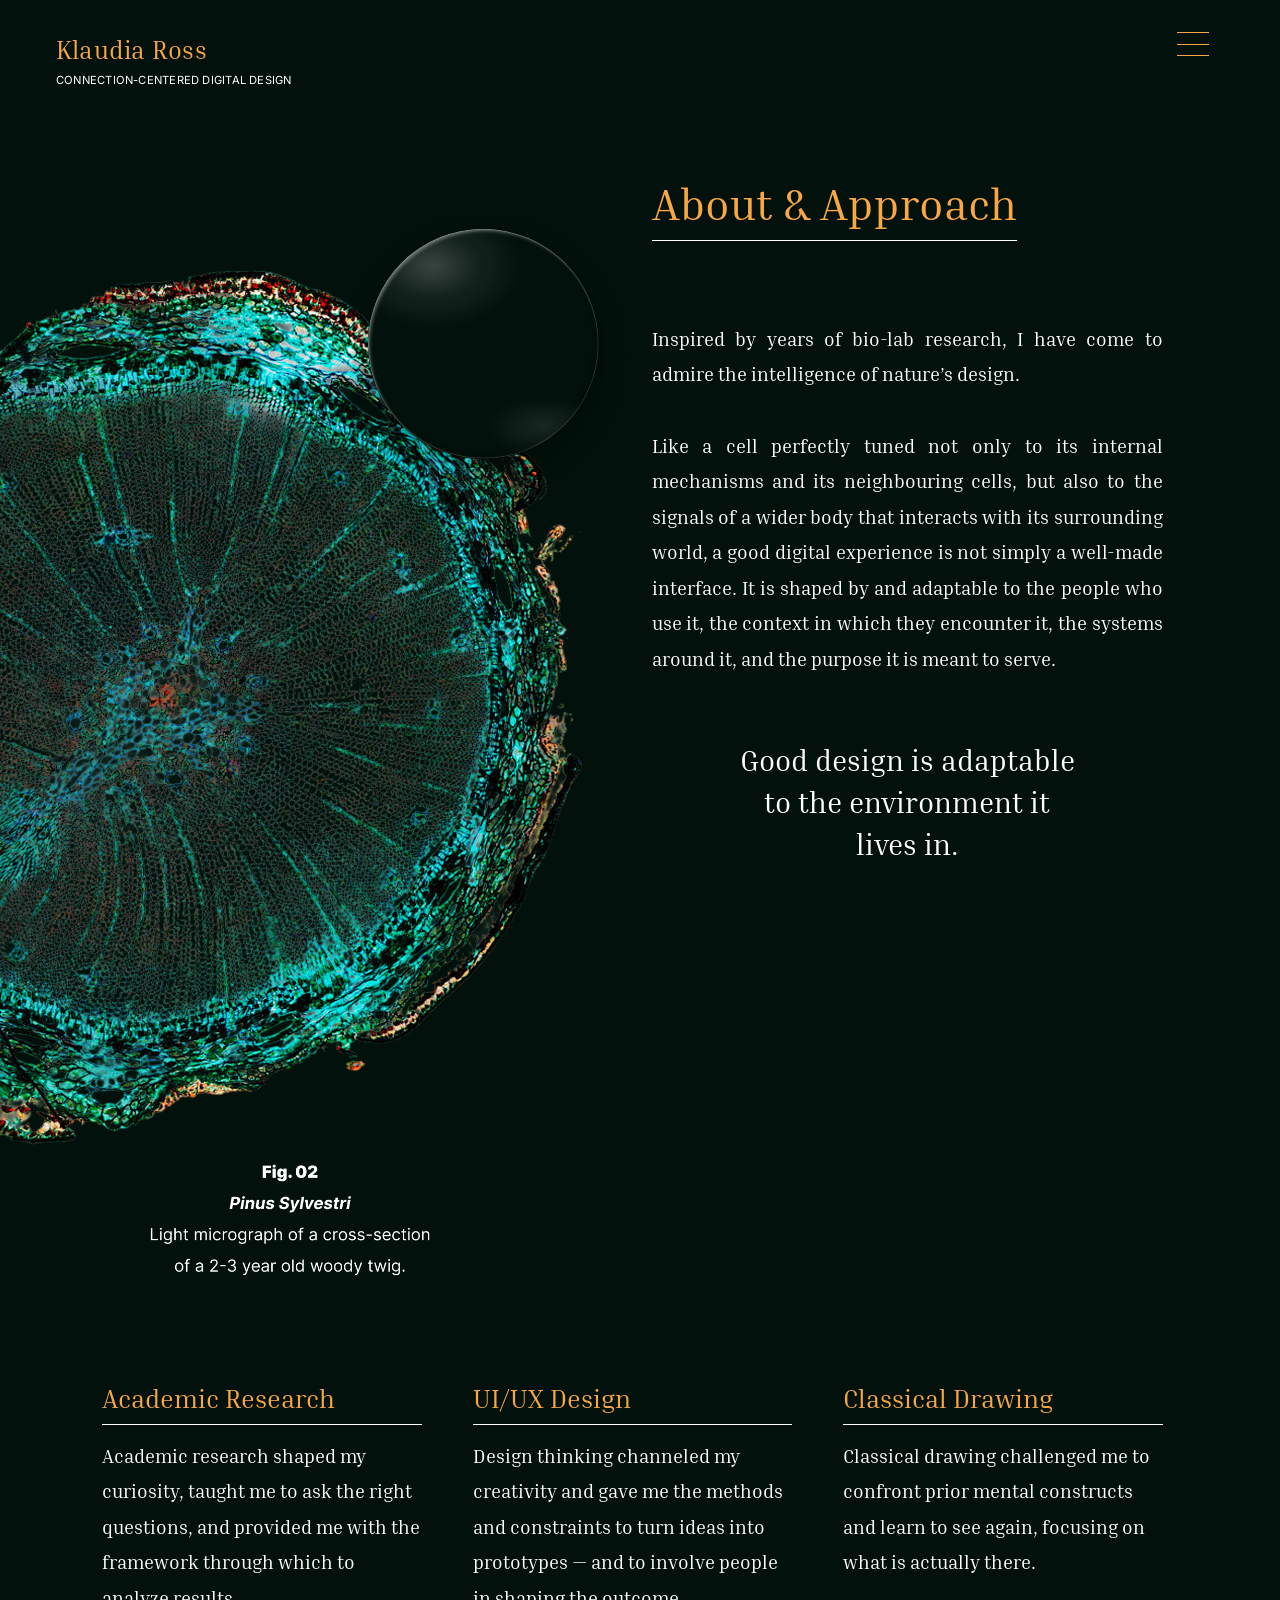
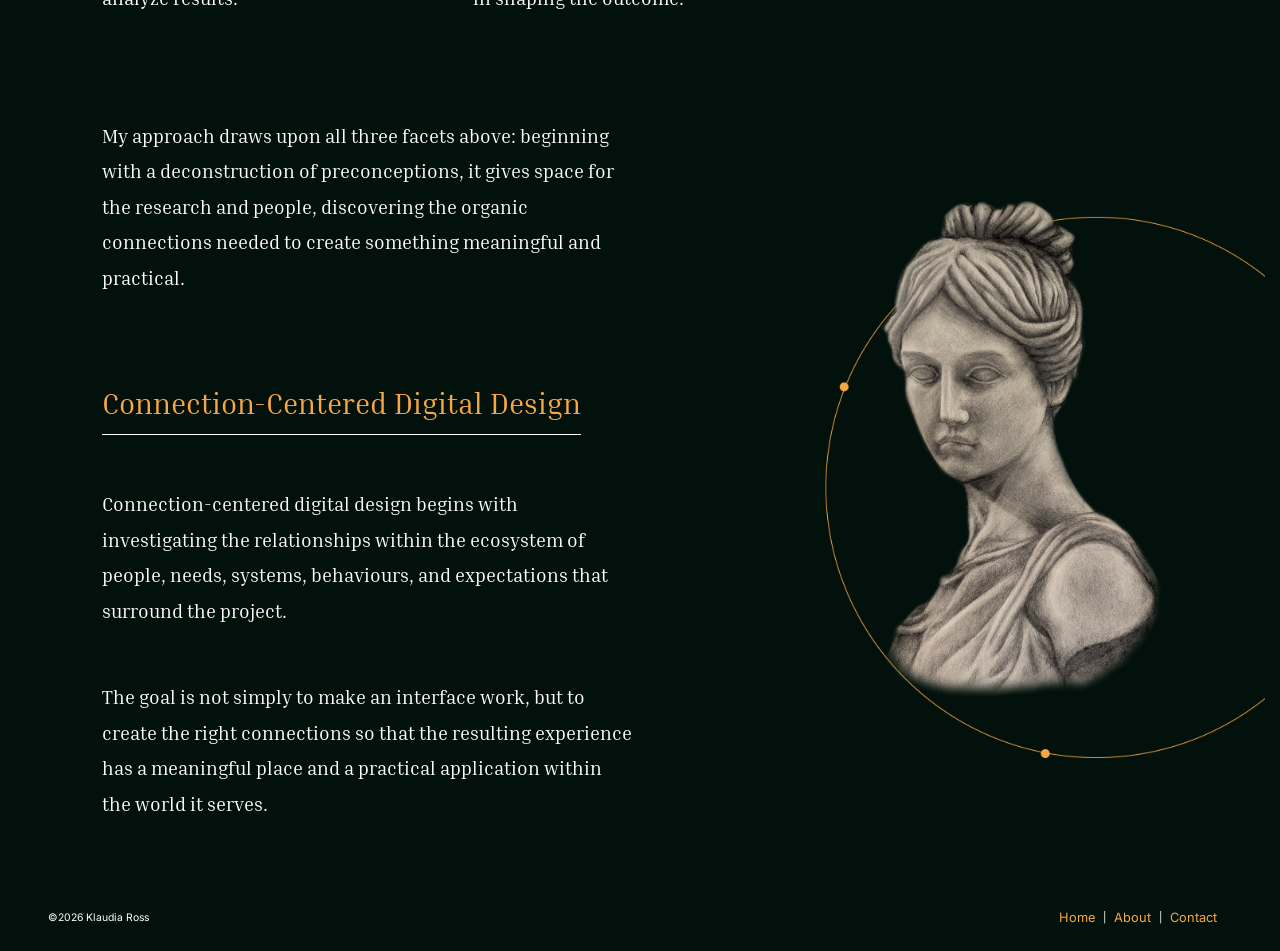
==== About.html @ ef0c855a "variables moved into _variables.scss and adjestments to front page flower in the making through Astr" ====
<!DOCTYPE html>
<html lang="en">

    <head>

        <meta charset="UTF-8">
        <meta name="viewport" content="width=device-width, initial-scale=1.0">
        <meta name="description" content="About Klaudia Ross and her connection-centered approach to digital design, informed by academic research, UI/UX design, and classical drawing.">

        <title>About &amp; Approach — Klaudia Ross</title>

        <link rel="stylesheet" href="src/SCSS/style.css">
        <link rel="stylesheet" href="src/SCSS/projects.css">

        <script type="module" src="src/js/main.js"></script>

        <link rel="preconnect" href="https://fonts.googleapis.com">

        <link rel="preconnect" href="https://fonts.gstatic.com" crossorigin>

        <link href="https://fonts.googleapis.com/css2?family=Inter:wght@400;500;600;700&family=Inria+Serif:ital,wght@0,300;0,400;0,700;1,400&family=Cormorant+Garamond:ital,wght@0,400;0,500;0,600;1,400&display=swap" rel="stylesheet">

    </head>

    <body class="about-page">

        <div class="page-surface">

            <header class="site-header">

                <div class="logo">
                    <a class="logo_link" href="index.html">
                        <p class="logo_title">Klaudia Ross</p>
                        <p class="logo_philosophy">Connection-Centered Digital Design</p>
                    </a>
                </div>

                <nav class="site-nav" aria-label="Main navigation">

                    <button class="menu_toggle" type="button" aria-label="Open menu" aria-expanded="false" aria-controls="site-menu">
                        <span></span><span></span><span></span>
                    </button>

                    <div class="menu" id="site-menu" hidden>

                        <a href="index.html">Home</a>

                        <button class="projects-toggle" type="button" aria-expanded="false" aria-controls="project-links">Projects</button>

                        <div class="project_links" id="project-links" hidden>
                            <a href="Projects/kystnaer.html">Kystnær</a>
                            <a href="Projects/geografisk-have.html">Geografisk Have</a>
                            <a href="Projects/carol-christina.html">Carol Christina</a>
                        </div>

                        <a href="about.html" aria-current="page">About &amp; Approach</a>

                        <a href="mailto:krossofcanada@gmail.com">Contact</a>

                    </div>

                </nav>

            </header>

            <main class="about-main">

                <section class="about-intro" aria-labelledby="about-title">

                    <figure class="about-pine">
                        <img src="img/About/Pine.png" alt="Light micrograph of a cross-section of a young pine twig, with its figure caption">
                    </figure>

                    <div class="about-intro__text">
                        <h1 id="about-title">About &amp; Approach</h1>
                        <p>Inspired by years of bio-lab research, I have come to admire the intelligence of nature’s design.</p>
                        <p>Like a cell perfectly tuned not only to its internal mechanisms and its neighbouring cells, but also to the signals of a wider body that interacts with its surrounding world, a good digital experience is not simply a well-made interface. It is shaped by and adaptable to the people who use it, the context in which they encounter it, the systems around it, and the purpose it is meant to serve.</p>
                        <p class="about-intro__thought">Good design is adaptable<br>to the environment it<br>lives in.</p>
                    </div>

                </section>

                <section class="about-foundations" aria-label="What shapes my approach">

                    <div class="about-foundation">
                        <h2>Academic Research</h2>
                        <p>Academic research shaped my curiosity, taught me to ask the right questions, and provided me with the framework through which to analyze results.</p>
                    </div>

                    <div class="about-foundation">
                        <h2>UI/UX Design</h2>
                        <p>Design thinking channeled my creativity and gave me the methods and constraints to turn ideas into prototypes — and to involve people in shaping the outcome.</p>
                    </div>

                    <div class="about-foundation">
                        <h2>Classical Drawing</h2>
                        <p>Classical drawing challenged me to confront prior mental constructs and learn to see again, focusing on what is actually there.</p>
                    </div>

                </section>

                <section class="about-approach" aria-labelledby="approach-title">

                    <div class="about-approach__copy">
                        <p class="about-approach__lead">My approach draws upon all three facets above: beginning with a deconstruction of preconceptions, it gives space for the research and people, discovering the organic connections needed to create something meaningful and practical.</p>
                        <h2 id="approach-title">Connection-Centered Digital Design</h2>
                        <p class="about-approach__closing">Connection-centered digital design begins with investigating the relationships within the ecosystem of people, needs, systems, behaviours, and expectations that surround the project.</p>
                        <p class="about-approach__closing">The goal is not simply to make an interface work, but to create the right connections so that the resulting experience has a meaningful place and a practical application within the world it serves.</p>
                    </div>

                    <div class="about-statue" aria-hidden="true">
                        <img src="img/About/GreekStatue.png" alt="">
                    </div>

                </section>

            </main>

            <footer class="site-footer">

                <p>©2026 Klaudia Ross</p>

                <nav aria-label="Footer navigation">
                    <a href="index.html">Home</a>
                    <span aria-hidden="true">|</span>
                    <a href="about.html" aria-current="page">About</a>
                    <span aria-hidden="true">|</span>
                    <a href="mailto:krossofcanada@gmail.com">Contact</a>
                </nav>

            </footer>

            <div class="magnifier" role="button" tabindex="0" aria-label="Magnifying glass. Drag or use arrow keys to explore the page. Press Home to reset.">
                <div class="magnifier_lens"></div>
                <img class="magnifier_visual" src="img/Main/MagnifyingGlass.svg" alt="">
            </div>

        </div>

    </body>

</html>
---- src/SCSS/style.css ----
* {
  box-sizing: border-box;
  margin: 0;
  padding: 0;
}

html {
  font-size: 100%;
  scrollbar-gutter: stable;
}

body {
  background-color: #02110B;
  color: #ffffff;
  font-family: "Inria Serif", serif;
  line-height: 1.5;
}

img {
  display: block;
  max-width: 100%;
}

a {
  color: inherit;
  text-decoration: none;
}

button {
  font: inherit;
}

.site-header {
  position: absolute;
  top: 0;
  left: 0;
  width: 100%;
  z-index: 100;
  display: flex;
  justify-content: space-between;
  align-items: flex-start;
  padding-top: clamp(1rem, 8vw, 2rem);
  padding-right: clamp(1rem, 6vw, 3.5rem);
  padding-left: clamp(1rem, 8vw, 3.5rem);
  background: transparent;
}

.logo_link {
  display: flex;
  flex-direction: column;
}

.logo_title {
  font-family: "Inria Serif", serif;
  color: #F9A742;
  font-size: clamp(1rem, 2vw, 1.55rem);
  font-weight: 500;
  letter-spacing: 0.01em;
}

.logo_philosophy {
  margin-top: 0.15rem;
  width: clamp(8rem, 24vw, 20rem);
  font-family: "Inter", sans-serif;
  font-size: clamp(0.4rem, 1.2vw, 0.7rem);
  font-weight: 400;
  letter-spacing: 0.02em;
  text-transform: uppercase;
}

.menu_toggle {
  position: relative;
  z-index: 2;
  display: flex;
  flex-direction: column;
  justify-content: space-between;
  width: 2rem;
  height: 1.5rem;
  padding: 0;
  border: 0;
  background: transparent;
  cursor: pointer;
}

.menu_toggle span {
  display: block;
  width: 100%;
  height: 1px;
  background-color: #F9A742;
  transition: transform 0.3s ease, opacity 0.3s ease;
}

.menu_toggle[aria-expanded=true] {
  position: fixed;
  top: clamp(1rem, 8vw, 2rem);
  right: clamp(1rem, 6vw, 3.5rem);
  width: 2.5rem;
  height: 2.5rem;
}

.menu_toggle[aria-expanded=true] span {
  position: absolute;
  top: 50%;
  left: 0;
}

.menu_toggle[aria-expanded=true] span:first-child {
  transform: rotate(45deg);
}

.menu_toggle[aria-expanded=true] span:nth-child(2) {
  opacity: 0;
}

.menu_toggle[aria-expanded=true] span:last-child {
  transform: rotate(-45deg);
}

.menu[hidden],
.project_links[hidden] {
  display: none;
}

.menu {
  position: absolute;
  top: 5.5rem;
  right: 0;
  z-index: 1;
  display: flex;
  flex-direction: column;
  align-items: flex-start;
  gap: 1.25rem;
  width: min(21rem, 100vw - 2rem);
  max-height: calc(100dvh - 6.5rem);
  padding: 2rem 2rem 3rem;
  overflow-y: auto;
  border-radius: 1.5rem;
  background-color: rgba(7, 23, 17, 0.94);
  animation: menu-slide-in 500ms ease-out both;
}

@keyframes menu-slide-in {
  from {
    opacity: 0;
    transform: translateY(-0.75rem);
  }
  to {
    opacity: 1;
    transform: translateY(0);
  }
}
@media (prefers-reduced-motion: reduce) {
  .menu {
    animation: none;
  }
}
.menu > a,
.projects-toggle {
  color: #F9A742;
  font-family: "Inter", sans-serif;
  font-size: 1.2rem;
  font-weight: 400;
  line-height: 1.1;
  letter-spacing: 0;
}

.projects-toggle {
  padding: 0;
  border: 0;
  background: none;
  text-align: left;
  cursor: pointer;
}

.menu a:hover,
.projects-toggle:hover {
  opacity: 0.6;
}

.projects-toggle::before,
.menu > a:not(:first-child)::before {
  content: "";
  display: block;
  width: clamp(7rem, 20vw, 13rem);
  height: 1px;
  margin-bottom: clamp(1.5rem, 3vh, 2.5rem);
  background-color: #ffffff;
}

.project_links {
  display: flex;
  flex-direction: column;
  align-items: flex-start;
  gap: clamp(1.25rem, 3vh, 2.5rem);
  padding: 0 0 clamp(1rem, 3vh, 2rem) clamp(1.5rem, 8vw, 5rem);
}

.project_links a,
.project_links span {
  color: #ffffff;
  font-family: "Inter", sans-serif;
  font-size: 1.1rem;
  line-height: 1.2;
}

@media (max-width: 890px) {
  .menu {
    padding-top: 7rem;
  }
}
.scene {
  position: relative;
  min-height: 100vh;
  overflow: hidden;
}

.scene_circles {
  position: absolute;
  width: clamp(15rem, 58vw, 58rem);
  top: -5rem;
  right: -2rem;
  z-index: 1;
  pointer-events: none;
}

.scene_circles img {
  width: 100%;
  height: auto;
}

.hero {
  position: relative;
  height: auto;
  min-height: 42rem;
  padding-top: 10rem;
  padding-bottom: 4rem;
  padding-left: clamp(1rem, 8vw, 5rem);
  display: flex;
  align-items: flex-start;
  justify-content: flex-start;
}

@media (min-width: 891px) and (max-height: 700px) {
  .hero {
    height: 48rem;
  }
}
.hero_content {
  width: min(90%, 42rem);
  text-align: left;
}

.hero h1 {
  font-family: "Inria Serif", serif;
  color: #F9A742;
  width: clamp(2rem, 26vw, 42rem);
  font-size: clamp(2rem, 5vw, 7rem);
  font-weight: 400;
  line-height: 0.95;
  letter-spacing: 0;
}

.hero_philosophy {
  margin: 0;
  width: clamp(13rem, 26vw, 17rem);
  font-family: "Inria Serif", serif;
  font-size: clamp(1.25rem, 2vw, 1.75rem);
  font-weight: 400;
  line-height: 1.3;
}

.hero_target {
  max-width: 17rem;
  margin: 0;
  font-family: "Inria Serif", serif;
  font-size: 1rem;
  line-height: 1.6;
}

.hero_rule {
  width: 7rem;
  height: 1px;
  margin: 2rem 0;
  background-color: #F9A742;
}

.hero_cta {
  display: inline-flex;
  align-items: center;
  gap: 1.5rem;
  margin-top: 1rem;
  font-family: "Inria Serif", serif;
  color: #F9A742;
  font-size: 1.2rem;
  letter-spacing: 0.06em;
  text-transform: uppercase;
  transition: gap 0.3s ease, opacity 0.3s ease;
}

.hero_cta:hover {
  gap: 0.4rem;
}

.flower {
  position: absolute;
  width: clamp(10rem, 68vw, 58rem);
  top: clamp(-5rem, -6vw, -1rem);
  right: clamp(-2rem, -2.5vw, -0.5rem);
  z-index: 4;
}

.flower img {
  width: 100%;
  height: auto;
}

.hero_caption {
  position: absolute;
  top: 30%;
  right: 10%;
  width: clamp(7rem, 12vw, 12rem);
  display: flex;
  flex-direction: column;
  margin: 0;
  font-family: "Inter", sans-serif;
  font-size: clamp(0.55rem, 0.7vw, 0.65rem);
  line-height: 1.4;
  color: #ffffff;
}

.hero_caption strong {
  font-weight: 500;
  letter-spacing: 0.05em;
}

.caption_species {
  margin-top: 0.15rem;
}

.caption_description {
  width: 100%;
  max-width: none;
  margin-top: 0.4rem;
  font-size: 0.6rem;
  line-height: 1.5;
}

@media (max-width: 830px) {
  .hero_caption {
    display: none;
  }
}
.book {
  position: relative;
  width: min(62rem, 80vw);
  margin: 3rem auto 0;
  z-index: 3;
}

.book_image {
  width: 100%;
  height: auto;
}

.book_page {
  position: absolute;
  top: 22%;
  width: 35%;
  font-family: "Cormorant Garamond", serif;
  color: #ffffff;
  text-align: center;
}

.book_page-left {
  left: 9%;
}

.book_page-right {
  right: 9%;
  margin-top: clamp(1rem, 2vh, 3rem);
}

.book_page h2 {
  font-family: "Cormorant Garamond", serif;
  color: #02110B;
  font-size: clamp(1.5rem, 3vw, 2rem);
  font-weight: 500;
  line-height: 1;
  letter-spacing: 0.18em;
}

.page_rule {
  width: clamp(2.5rem, 7vw, 5rem);
  height: 1px;
  margin: 1.75rem auto;
  background-color: #936227;
}

.project-list {
  display: flex;
  flex-direction: column;
  align-items: center;
  gap: clamp(0.5rem, 1.5vw, 1.25rem);
  margin-top: clamp(0.75rem, 1.5vw, 1.25rem);
  list-style: none;
}

.project-list__item {
  display: flex;
  flex-direction: column;
  align-items: center;
  gap: 0.15rem;
}

.project-list__item a {
  display: inline-flex;
  align-items: baseline;
  justify-content: center;
  gap: clamp(0.25rem, 0.7vw, 0.5rem);
  font-family: "Cormorant Garamond", serif;
  color: #02110B;
  font-size: clamp(1.3rem, 1.8vw, 1.5rem);
  font-weight: 600;
  transition: opacity 0.3s ease, gap 0.3s ease;
}

.project-list__item a:hover {
  opacity: 0.6;
  gap: 0.8rem;
}

.project-list__item p {
  font-family: "Inria Serif", serif;
  color: #485F2F;
  font-size: clamp(0.85rem, 1.2vw, 1rem);
  font-weight: 300;
  line-height: 1.3;
}

.upcoming-label {
  margin-top: 1rem;
  margin-bottom: 0.15rem;
  font-family: "Inter", sans-serif;
  color: #936227;
  font-size: 0.5rem;
  font-weight: 500;
  letter-spacing: 0.08em;
  text-transform: uppercase;
  opacity: 0.7;
}

.project-list__item--upcoming .project-title {
  font-family: "Cormorant Garamond", serif;
  color: #02110B;
  font-size: clamp(1.2rem, 1.8vw, 1.5rem);
  font-weight: 600;
}

.my_traits {
  margin-top: 1.5rem;
  font-family: "Cormorant Garamond", serif;
  color: #485F2F;
  font-size: 1.1rem;
  font-weight: 500;
  line-height: 1.4;
}

.about_link {
  display: inline-flex;
  align-items: baseline;
  gap: 0.4rem;
  margin-top: 1.5rem;
  font-family: "Cormorant Garamond", serif;
  color: #02110B;
  font-size: clamp(1.2rem, 4vw, 1.3rem);
  font-weight: 600;
  transition: opacity 0.3s ease, gap 0.3s ease;
}

.about_link:hover {
  opacity: 0.6;
  gap: 0.7rem;
}

.water-drop {
  position: absolute;
  z-index: 4;
}

.water-drop--one {
  width: clamp(1rem, 2.5vw, 2rem);
  left: clamp(5%, 12vw, 12%);
  top: 78%;
}

.water-drop--two {
  width: clamp(1.75rem, 4vw, 2.5rem);
  right: clamp(15%, 52vw, 2%);
  top: 18%;
}

@media (max-width: 890px) {
  .hero {
    padding-bottom: 2rem;
  }
  .book {
    width: min(100% - 2rem, 36rem);
    margin: 3rem auto 0;
    padding-block: 5rem;
    background-image: url("../../img/Projects/paper.jpg");
    background-size: cover;
    background-position: center;
    background-repeat: no-repeat;
  }
  .book_image {
    display: none;
  }
  .book_page {
    position: static;
    width: 100%;
  }
  .book_page-left {
    padding-inline: clamp(1.5rem, 6vw, 3rem);
  }
  .book_page-right {
    width: calc(100% - 4rem);
    margin: 5rem auto 0;
    padding-top: 3rem;
    border-top: 1px solid #936227;
  }
}
.scene_bottom_circles {
  position: absolute;
  width: clamp(18rem, 38vw, 38rem);
  left: -3rem;
  top: 75rem;
  z-index: 1;
  pointer-events: none;
}

.scene_bottom_circles img {
  width: 100%;
  height: auto;
}

.site-footer {
  display: flex;
  justify-content: space-between;
  align-items: center;
  padding: 1.5rem 3rem;
  font-family: "Inter", sans-serif;
  font-size: 0.65rem;
  line-height: 1.4;
}

.site-footer nav {
  display: flex;
  align-items: center;
  gap: 0.5rem;
}

.site-footer a {
  transition: opacity 0.3s ease;
  color: #F9A742;
  font-size: 0.8rem;
}

.site-footer a:hover {
  opacity: 0.6;
}

@media (max-width: 890px) {
  .site-footer {
    flex-direction: column;
    gap: 1rem;
    text-align: center;
  }
  .site-footer nav {
    order: -1;
  }
}
.magnifier {
  position: absolute;
  width: clamp(5.5rem, 24vw, 20rem);
  aspect-ratio: 1;
  max-width: calc(100% - 2rem);
  left: 53%;
  top: 24rem;
  bottom: auto;
  transform: translate(-50%, -50%);
  z-index: 200;
  cursor: grab;
  -moz-user-select: none;
       user-select: none;
  touch-action: none;
  -webkit-user-select: none;
  --glass-shine: 0.65;
  border-radius: 50%;
  isolation: isolate;
  box-shadow: 0 0.8rem 1.8rem rgba(0, 0, 0, 0.24), 0 0.15rem 0.4rem rgba(0, 0, 0, 0.16);
}

@media (max-width: 750px) {
  .magnifier {
    width: clamp(5.5rem, 28vw, 9rem);
    left: 70%;
    top: 18rem;
  }
}
@media (max-width: 450px) {
  .magnifier {
    width: clamp(5.5rem, 28vw, 9rem);
    left: 70%;
    top: 14rem;
  }
}
@media (max-width: 298px) {
  .magnifier {
    left: 68%;
    top: 11rem;
  }
}
.magnifier_lens {
  position: absolute;
  inset: 0;
  border-radius: 50%;
  overflow: hidden;
  background: #02110B;
  box-shadow: none;
  isolation: isolate;
  pointer-events: none;
}

.magnifier_optics {
  position: absolute;
  inset: 0;
  z-index: 0;
  border-radius: inherit;
  overflow: hidden;
  pointer-events: none;
}

.magnified-scene {
  position: absolute;
  top: 0;
  left: 0;
  width: 100%;
  height: 100%;
  min-height: 0 !important;
  margin: 0;
  padding: 0;
  overflow: visible !important;
  transform-origin: 0 0;
  pointer-events: none;
  background-color: #02110B;
  z-index: 0;
}

.magnifier_lens::before {
  content: "";
  position: absolute;
  inset: 0;
  z-index: 1;
  border-radius: inherit;
  pointer-events: none;
  background: radial-gradient(circle closest-side at 50% 50%, transparent 62%, rgba(3, 17, 12, 0.025) 77%, rgba(3, 17, 12, 0.12) 93%, rgba(3, 17, 12, 0.22) 100%);
  box-shadow: inset 0.12rem 0.14rem 0.2rem rgba(255, 255, 255, 0.35), inset -0.15rem -0.2rem 0.35rem rgba(0, 0, 0, 0.28);
}

.magnifier_lens::after {
  content: "";
  position: absolute;
  inset: 0;
  z-index: 2;
  border-radius: inherit;
  pointer-events: none;
  opacity: var(--glass-shine);
  background: radial-gradient(ellipse 60% 42% at 28% 16%, rgba(255, 255, 255, 0.34) 0%, rgba(255, 255, 255, 0.12) 32%, transparent 68%), radial-gradient(ellipse 35% 18% at 76% 86%, rgba(221, 238, 228, 0.16), transparent 75%);
  box-shadow: inset 0 0 0 1px rgba(255, 255, 255, 0.24), inset 0 0 0.7rem rgba(237, 247, 240, 0.05);
}

.magnifier_visual {
  position: absolute;
  inset: 0;
  width: 100%;
  height: 100%;
  z-index: 5;
  pointer-events: none;
}

body > .page-surface {
  position: relative;
  isolation: isolate;
  overflow: clip;
}

.magnifier::before {
  content: "";
  position: absolute;
  inset: -2px;
  z-index: 6;
  border-radius: 50%;
  pointer-events: none;
  opacity: 0;
  background: conic-gradient(transparent 0deg 310deg, rgba(255, 255, 255, 0.1) 325deg, rgba(255, 255, 255, 0.9) 342deg, transparent 360deg);
  -webkit-mask: radial-gradient(farthest-side, transparent calc(100% - 4px), #000 calc(100% - 2px));
  mask: radial-gradient(farthest-side, transparent calc(100% - 4px), #000 calc(100% - 2px));
}

.magnifier::after {
  content: "Drag to explore";
  position: absolute;
  top: calc(100% + 0.75rem);
  left: 50%;
  z-index: 6;
  width: -moz-max-content;
  width: max-content;
  max-width: 80vw;
  transform: translateX(-50%);
  pointer-events: none;
  opacity: 0;
  color: #F9A742;
  font-family: "Inter", sans-serif;
  font-size: 0.7rem;
  letter-spacing: 0.08em;
  text-transform: uppercase;
  padding: 0.3rem 0.6rem;
  border-radius: 2rem;
  background: rgba(2, 17, 11, 0.95);
}

.magnifier--hint::before {
  animation: rim-glint 1.4s ease-in-out forwards;
}

.magnifier--hint::after {
  animation: drag-label 3.8s ease-in-out forwards;
}

@keyframes rim-glint {
  0%, 100% {
    opacity: 0;
    transform: rotate(-120deg);
  }
  20%, 75% {
    opacity: 1;
  }
  100% {
    transform: rotate(240deg);
  }
}
@keyframes drag-label {
  0%, 100% {
    opacity: 0;
  }
  18%, 72% {
    opacity: 0.8;
  }
}
body.menu-open .magnifier {
  visibility: hidden;
}

.about-page .page-surface {
  min-height: 100vh;
}
.about-page .about-main {
  width: min(100%, 90rem);
  margin-inline: auto;
  padding: clamp(9rem, 14vw, 12rem) clamp(1.5rem, 8vw, 7rem) 4rem;
}
.about-page .about-intro {
  display: grid;
  grid-template-columns: minmax(0, 0.95fr) minmax(0, 1fr);
  align-items: start;
  gap: clamp(2rem, 5vw, 6rem);
}
.about-page .about-pine {
  min-width: 0;
  margin-left: calc(-1 * clamp(1.5rem, 8vw, 7rem));
  padding-top: 1.5rem;
  width: min(clamp(20rem, 52vw, 40rem), 100% + clamp(1.5rem, 8vw, 7rem));
}
.about-page .about-pine img {
  width: 100%;
  max-width: none;
  height: auto;
}
.about-page .about-intro__text h1 {
  width: -moz-fit-content;
  width: fit-content;
  max-width: 100%;
  margin-bottom: clamp(3rem, 7vw, 5rem);
  padding-bottom: 0.65rem;
  border-bottom: 1px solid #ffffff;
  color: #F9A742;
  font-size: clamp(2rem, 3.4vw, 3rem);
  font-weight: 400;
  line-height: 1.15;
}
.about-page .about-intro__text > p:not(.about-intro__thought) {
  max-width: 35rem;
  margin-bottom: 2.25rem;
  font-size: clamp(1.05rem, 1.5vw, 1.3rem);
  line-height: 1.85;
  text-align: justify;
  hyphens: auto;
}
.about-page .about-intro__thought {
  margin: clamp(2rem, 5vw, 4rem) auto 0;
  font-size: clamp(1.4rem, 2.25vw, 2rem);
  line-height: 1.45;
  text-align: center;
}
.about-page .about-foundations {
  display: grid;
  grid-template-columns: repeat(3, minmax(0, 1fr));
  gap: clamp(1.5rem, 4vw, 4rem);
  margin-top: clamp(4rem, 8vw, 7rem);
}
.about-page .about-foundation h2 {
  min-height: 2.6rem;
  padding-bottom: 0.55rem;
  border-bottom: 1px solid #ffffff;
  color: #F9A742;
  font-size: clamp(1.35rem, 2vw, 1.8rem);
  font-weight: 400;
  line-height: 1.25;
}
.about-page .about-foundation p {
  padding-top: 0.8rem;
  font-size: clamp(1.05rem, 1.5vw, 1.3rem);
  line-height: 1.85;
}
.about-page .about-approach {
  display: grid;
  grid-template-columns: minmax(0, 1fr) minmax(16rem, 0.8fr);
  -moz-column-gap: clamp(2rem, 8vw, 9rem);
       column-gap: clamp(2rem, 8vw, 9rem);
  margin-top: clamp(4rem, 8vw, 8rem);
}
.about-page .about-approach__copy {
  min-width: 0;
}
.about-page .about-approach__lead,
.about-page .about-approach__copy > p:last-child,
.about-page .about-approach__closing {
  font-size: clamp(1.05rem, 1.5vw, 1.3rem);
  line-height: 1.85;
}
.about-page .about-approach__lead {
  margin-bottom: clamp(4rem, 7vw, 6rem);
}
.about-page .about-approach h2 {
  width: -moz-fit-content;
  width: fit-content;
  max-width: 100%;
  margin-bottom: 1rem;
  padding-bottom: 0.75rem;
  border-bottom: 1px solid #ffffff;
  color: #F9A742;
  font-size: clamp(1.5rem, 2.3vw, 2rem);
  font-weight: 400;
  line-height: 1.25;
}
.about-page .about-statue {
  position: relative;
  align-self: center;
  display: grid;
  place-items: center;
  width: min(clamp(18rem, 36vw, 29rem), 100%);
  justify-self: end;
}
.about-page .about-statue img {
  position: relative;
  z-index: 1;
  display: block;
  width: 100%;
  height: auto;
}
.about-page .about-approach__closing {
  grid-column: 1/-1;
  margin-top: clamp(2rem, 4vw, 4rem);
}
.about-page .site-footer {
  position: relative;
}

@media (min-width: 1100px) {
  .about-page .about-main {
    --about-edge: calc(max(0px, (100vw - 90rem) / 2) + clamp(1.5rem, 8vw, 7rem));
  }
  .about-page .about-pine {
    width: min(clamp(36rem, 57vw, 68rem), 100% + var(--about-edge) + 2rem);
    margin-left: calc(-1 * var(--about-edge) - 2rem);
  }
  .about-page .about-statue {
    width: min(clamp(29rem, 42vw, 44rem), 100% + var(--about-edge) + 2rem);
    margin-right: calc(-1 * var(--about-edge) - 2rem);
  }
}
@media (min-width: 801px) and (max-width: 1099px) {
  .about-page .about-pine {
    position: relative;
    align-self: stretch;
    width: 100%;
    margin-left: 0;
    padding-top: 0;
  }
  .about-page .about-pine img {
    position: absolute;
    top: 0;
    right: 0;
    width: auto;
    height: 100%;
    max-width: none;
  }
}
@media (max-width: 800px) {
  .about-page .about-main {
    padding-top: 9rem;
  }
  .about-page .about-intro {
    grid-template-columns: 1fr;
    gap: 2.5rem;
  }
  .about-page .about-intro__text {
    grid-row: 1;
  }
  .about-page .about-intro__text h1 {
    margin-bottom: 2rem;
  }
  .about-page .about-pine {
    grid-row: 2;
    width: min(100%, 32rem);
    margin-inline: auto;
    padding-top: 0;
  }
  .about-page .about-foundations {
    grid-template-columns: 1fr;
    gap: 2rem;
  }
  .about-page .about-foundation h2 {
    min-height: 0;
  }
  .about-page .about-approach {
    grid-template-columns: 1fr;
  }
  .about-page .about-statue {
    justify-self: center;
    margin-top: 3rem;
  }
  .about-page .about-approach__closing {
    margin-top: 2rem;
  }
}
@media (max-width: 480px) {
  .about-page .about-main {
    padding-top: 8rem;
    padding-bottom: 2rem;
  }
  .about-page .about-intro__text h1 {
    font-size: 1.9rem;
  }
  .about-page .about-intro__thought {
    font-size: 1.4rem;
  }
}
@media (min-width: 801px) {
  .about-page .about-main {
    --about-edge: calc(
        max(0px, (100vw - 90rem) / 2) +
        clamp(1.5rem, 8vw, 7rem)
    );
  }
  .about-page .about-statue {
    width: min(clamp(26rem, 44vw, 44rem), 100% + var(--about-edge) + 8vw);
    margin-right: calc(-1 * (var(--about-edge) + 8vw));
  }
}
.about-page .site-header {
  z-index: 300;
}

@media (min-width: 801px) {
  .about-page .magnifier {
    left: 38.2%;
    top: 38.2vh;
    right: auto;
    bottom: auto;
    width: clamp(7rem, 18vw, 15rem);
    transform: translate(-50%, -50%);
  }
}
@media (max-width: 800px) {
  .about-page .magnifier {
    left: auto;
    right: 20%;
    top: 20px;
    bottom: auto;
    width: clamp(6rem, 24vw, 9rem);
    transform: none;
  }
}/*# sourceMappingURL=style.css.map */
---- src/SCSS/projects.css ----
.project-page {
    margin: 0;
    background: #02110b;
}

.project-page__main {
    padding: clamp(0.75rem, 3vw, 3rem);
}

.showcase,
.showcase *,
.project-dialog,
.project-dialog * {
    box-sizing: border-box;
}

.showcase {
    --showcase-ink: #25271f;
    --showcase-green: #4e6439;
    --showcase-rule: #af7d45;
    position: relative;
    isolation: isolate;
    overflow: hidden;
    width: 100%;
    max-width: 68rem;
    margin: 0 auto;
    padding: clamp(4.5rem, 10vw, 11rem) clamp(1.5rem, 7vw, 7.5rem) clamp(2rem, 5vw, 5rem);
    color: var(--showcase-ink);
    background: #f6f3eb url("../../img/Projects/paper.jpg") center top / cover;
    box-shadow: 0 1.5rem 5rem rgb(0 0 0 / 30%);
    font-family: "Inria Serif", Georgia, serif;
    font-size: clamp(1rem, 1.6vw, 1.3rem);
    font-weight: 400;
    line-height: 1.6;
    text-align: left;
    overflow-wrap: break-word;
}

.showcase p,
.showcase figure,
.showcase h1,
.showcase h2,
.showcase dl,
.showcase dd {
    margin: 0;
}

.showcase p + p { margin-top: 1.5em; }
.showcase img { display: block; width: 100%; max-width: 100%; height: auto; }
.showcase a { color: inherit; text-decoration: none; }
.showcase a:hover { text-decoration: underline; text-underline-offset: 0.25em; }

.showcase a:focus-visible,
.project-dialog button:focus-visible {
    outline: 2px solid var(--showcase-green, #4e6439);
    outline-offset: 5px;
}

.showcase__back {
    position: absolute;
    top: 1.5rem;
    left: clamp(1.5rem, 7vw, 7.5rem);
    z-index: 2;
    font: 0.8rem "Inter", sans-serif;
}

.showcase .showcase__brand {
    position: absolute;
    z-index: -1;
    top: -4%;
    right: -8%;
    width: 35%;
    opacity: 0.18;
    pointer-events: none;
}

.showcase__title {
    color: var(--showcase-green);
    font-size: clamp(1.7rem, 3vw, 2.4rem);
    font-weight: 700;
    letter-spacing: 0.3em;
    line-height: 1.3;
    text-transform: uppercase;
}

.showcase__title::after,
.showcase__subtitle::after,
.showcase h2::after {
    content: "";
    display: block;
    width: 8.5rem;
    max-width: 100%;
    height: 1px;
    margin-block: 1.35rem;
    background: var(--showcase-rule);
}

.showcase__subtitle { font-size: clamp(1.25rem, 2.3vw, 1.9rem); }
.showcase__subtitle::after { opacity: 0.55; }

.showcase__overview {
    display: grid;
    grid-template-columns: 0.8fr 1.4fr 1.2fr;
    gap: clamp(1rem, 2.8vw, 2.5rem);
    align-items: center;
    margin-top: 2.5rem;
}

.showcase__overview > *,
.showcase__split > *,
.showcase__build > * { min-width: 0; }
.showcase__question { font-style: italic; font-size: 0.98em; }
.showcase .showcase__context { margin-top: 2rem; font-size: 0.72em; line-height: 1.8; }
.showcase__intro-image img { aspect-ratio: 1.1; object-fit: cover; }

.showcase h2 {
    color: var(--showcase-green);
    font-size: clamp(1.6rem, 2.8vw, 2.3rem);
    font-weight: 400;
    line-height: 1.25;
}

.showcase__contribution h2 { font-size: clamp(1.05rem, 1.7vw, 1.4rem); }
.showcase__contribution h2::after { width: 4.5rem; margin-block: 1rem; }
.showcase__contribution ul { margin: 0; padding-left: 1em; font-size: 0.72em; line-height: 1.8; }
.showcase__contribution li + li { margin-top: 0.4em; }
.showcase__section { margin-top: clamp(3rem, 6vw, 6rem); }
.showcase__emphasis { color: var(--showcase-green); font-variant: small-caps; font-weight: 700; }

.showcase__discovery { position: relative; padding-right: 29%; }
.showcase .showcase__botanical {
    position: absolute;
    top: -2.5rem;
    right: calc(-1 * clamp(1.5rem, 7vw, 7.5rem));
    width: 34%;
    max-width: none;
    pointer-events: none;
}

.showcase__split {
    display: grid;
    grid-template-columns: 0.9fr 1.15fr;
    align-items: center;
    gap: clamp(2rem, 10vw, 8rem);
}

.showcase__build {
    display: grid;
    grid-template-columns: 1.8fr 1fr;
    align-items: center;
    gap: clamp(2rem, 5vw, 4rem);
}

.showcase__build dt { margin-top: 1.7rem; font-size: 0.82em; text-transform: uppercase; }
.showcase__build dt:first-child { margin-top: 0; }
.showcase .showcase__reflection {
    max-width: 45rem;
    margin: clamp(4rem, 10vw, 9rem) auto;
    color: #98632c;
    font-family: "Cormorant Garamond", Georgia, serif;
    font-size: clamp(1.3rem, 2.3vw, 1.85rem);
    line-height: 1.35;
    text-align: center;
}

.showcase__pagination { display: flex; flex-wrap: wrap; justify-content: flex-end; gap: 1.5rem; }
.showcase__pagination a { display: inline-flex; align-items: center; gap: 1rem; font: 0.8rem "Inter", sans-serif; letter-spacing: 0.15em; text-transform: uppercase; }
.showcase__pagination a + a { border-left: 1px solid currentColor; padding-left: 1.5rem; }
.showcase__sr-only { position: absolute; width: 1px; height: 1px; padding: 0; overflow: hidden; clip-path: inset(50%); white-space: nowrap; }

.project-dialog {
    position: fixed;
    inset: 0;
    width: 100%;
    max-width: none;
    height: 100%;
    height: 100dvh;
    max-height: none;
    margin: 0;
    padding: clamp(0.75rem, 3vw, 3rem);
    border: 0;
    background: transparent;
    color: #25271f;
    overflow-y: auto;
    overscroll-behavior: contain;
}

.project-dialog::backdrop { background: rgb(1 10 6 / 72%); backdrop-filter: blur(3px); }
.project-dialog__paper { position: relative; width: min(100%, 68rem); min-height: 12rem; margin: 0 auto; background: #f6f3eb url("../../img/Projects/paper.jpg") center top / cover; box-shadow: 0 1.5rem 5rem rgb(0 0 0 / 30%); }
.project-dialog[open] .project-dialog__paper { animation: project-arrive 240ms ease-out; }
.project-dialog .showcase { box-shadow: none; }
.project-dialog .showcase__back { display: none; }
.project-dialog__toolbar { position: sticky; top: 0; z-index: 2; display: flex; justify-content: flex-end; height: 0; padding-right: 0.65rem; pointer-events: none; }
.project-dialog__close { flex: 0 0 2.75rem; height: 2.75rem; margin-top: 0.65rem; border: 0; border-radius: 50%; background: #f6f3eb; color: #25271f; font: 1.65rem/1 Arial, sans-serif; cursor: pointer; pointer-events: auto; box-shadow: 0 2px 10px rgb(0 0 0 / 8%); }
.project-dialog__status { margin: 0; padding: 5rem 2rem; font: 1.15rem "Inria Serif", Georgia, serif; text-align: center; }
.project-dialog__status[hidden] { display: none; }
@keyframes project-arrive { from { opacity: 0; transform: translateY(1.2rem); } to { opacity: 1; transform: translateY(0); } }

@media (max-width: 800px) {
    .showcase__overview { grid-template-columns: 0.85fr 1.15fr; }
    .showcase__contribution { grid-column: 1 / -1; }
    .showcase__contribution ul { font-size: 0.9em; }
    .showcase__context { font-size: 0.8em; }
    .showcase__split { gap: 2rem; }
    .showcase__build { grid-template-columns: 1.4fr 1fr; gap: 1.5rem; }
}

@media (max-width: 540px) {
    .showcase__overview, .showcase__split, .showcase__build { grid-template-columns: 1fr; }
    .showcase__contribution { grid-column: auto; }
    .showcase__question { max-width: 28ch; }
    .showcase .showcase__context { margin-top: 1rem; font-size: 0.85em; }
    .showcase__intro-image { max-width: 24rem; }
    .showcase__discovery { padding-right: 0; }
    .showcase .showcase__botanical { position: relative; top: auto; right: auto; width: 45%; max-height: 15rem; object-fit: contain; margin: 1.5rem 0 0 auto; }
    .showcase__build > figure { grid-row: 2; }
    .showcase__pagination { justify-content: center; gap: 1rem; }
    .showcase__pagination a { gap: 0.4rem; font-size: 0.7rem; }
    .showcase__pagination a + a { padding-left: 1rem; }
}

@media (prefers-reduced-motion: reduce) {
    .project-dialog[open] .project-dialog__paper { animation: none; }
}
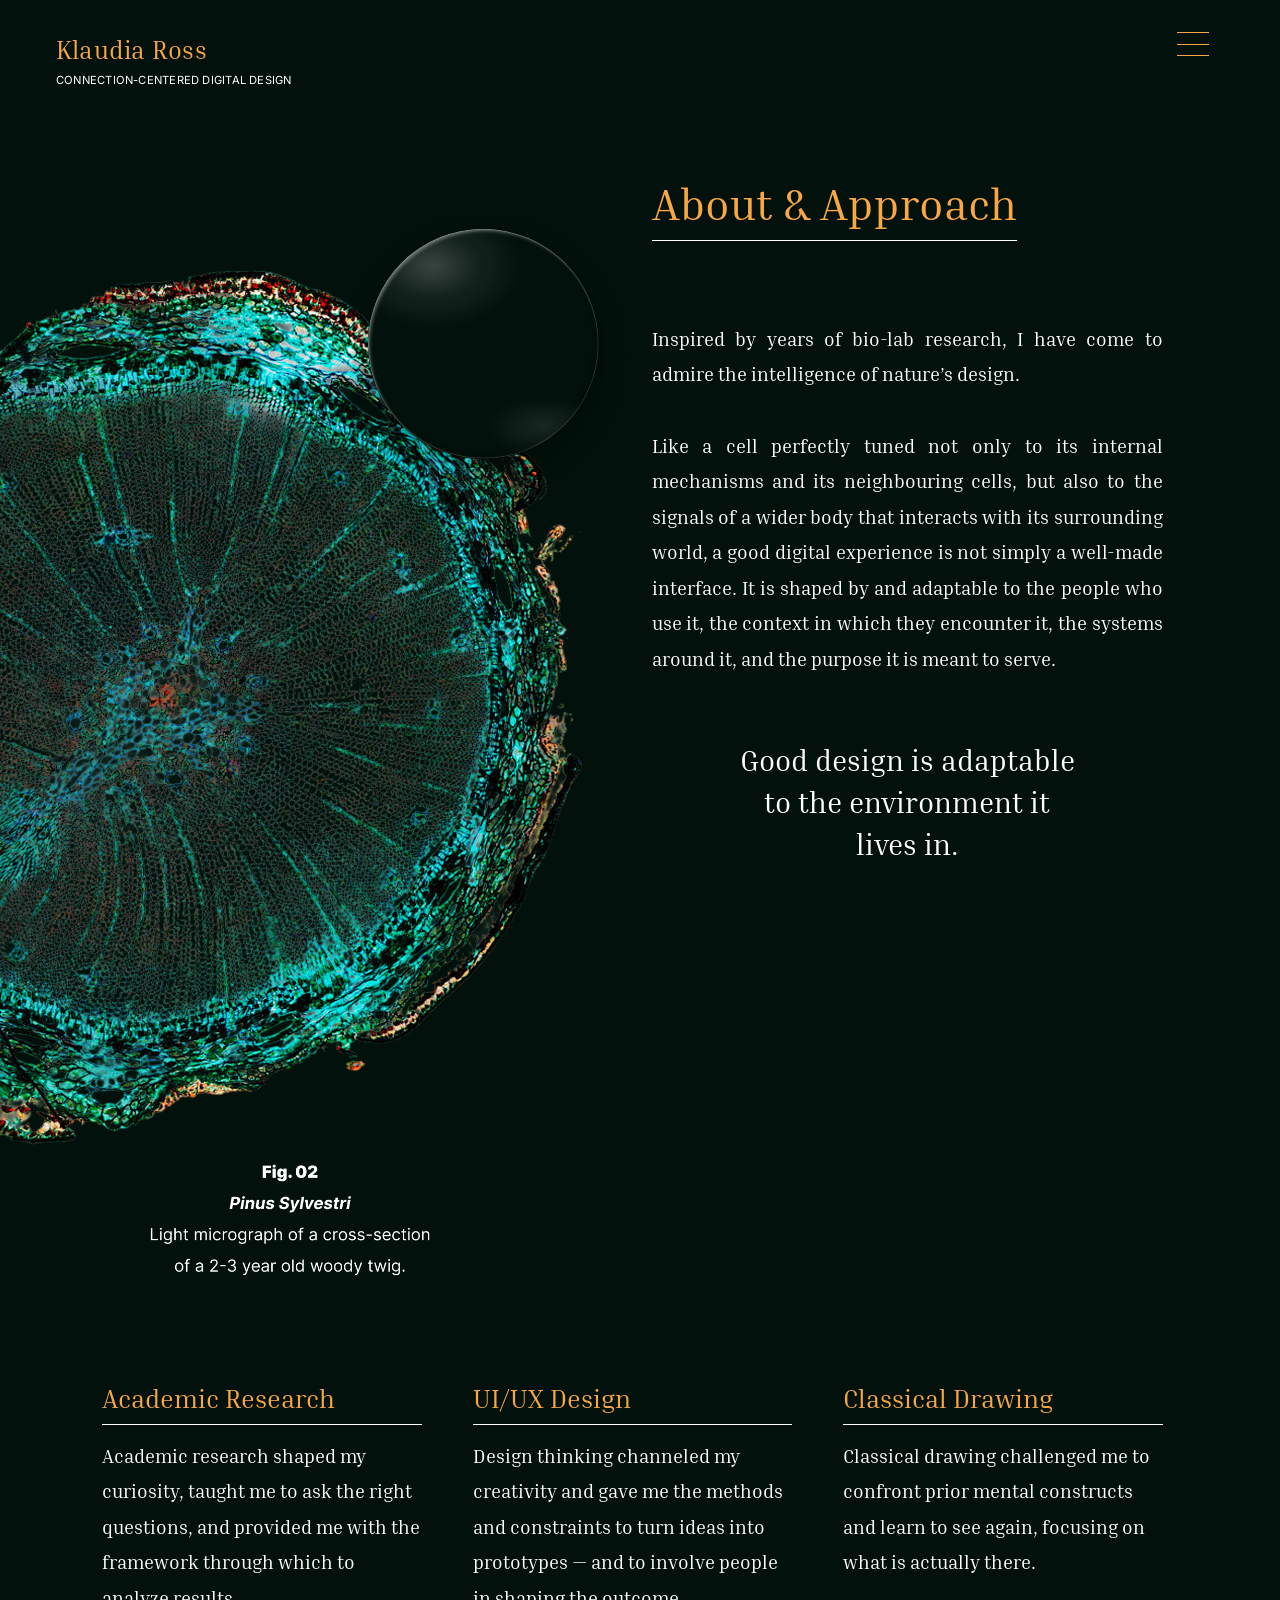
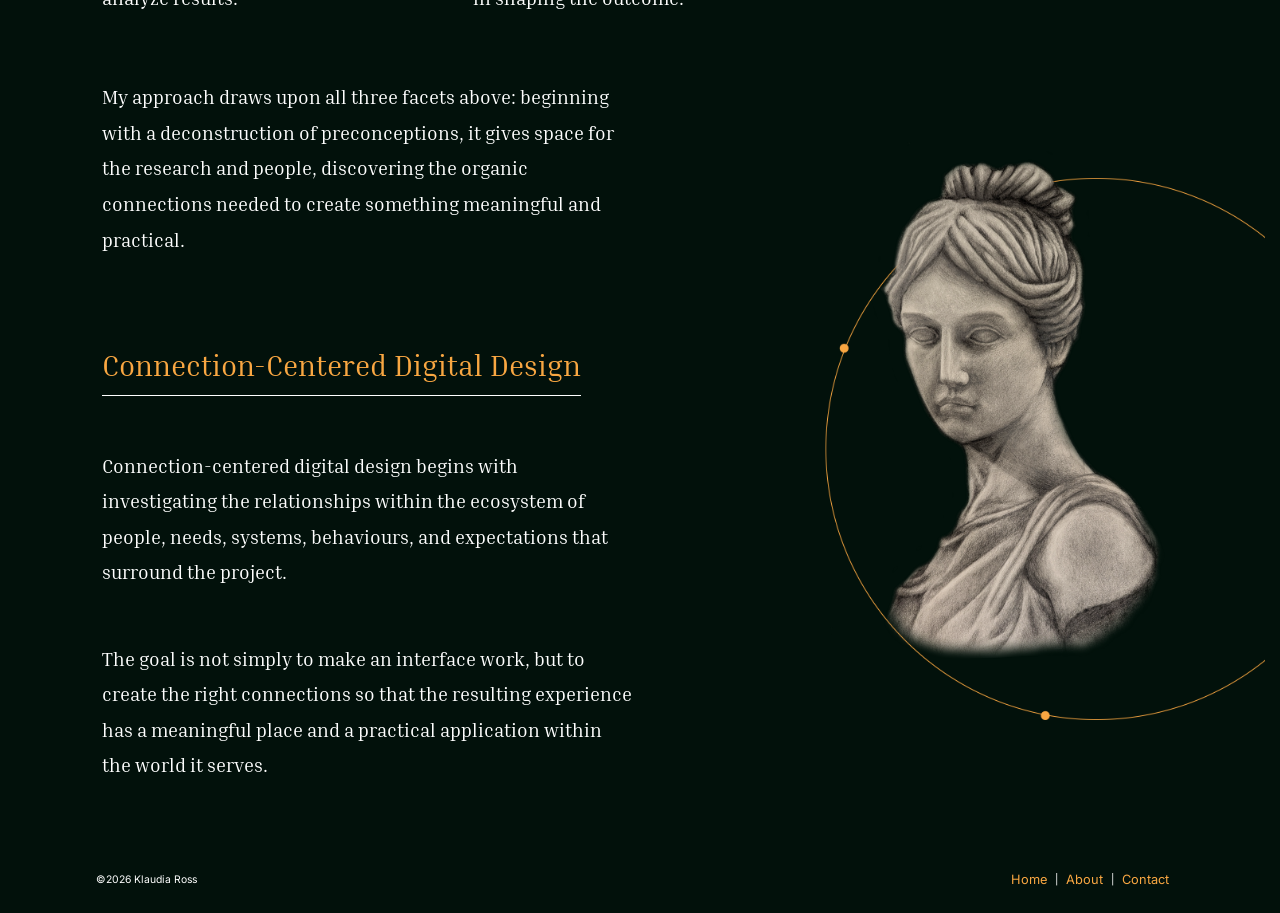
==== commit 50833f02: "Cleaning up code, adjusting, and commenting in the AI generated stuff" ====
--- a/About.html
+++ b/About.html
@@ -5,26 +5,36 @@
 
         <meta charset="UTF-8">
         <meta name="viewport" content="width=device-width, initial-scale=1.0">
+
         <meta name="description" content="About Klaudia Ross and her connection-centered approach to digital design, informed by academic research, UI/UX design, and classical drawing.">
 
         <title>About &amp; Approach — Klaudia Ross</title>
 
+        <!-- Styles, 2 separate links to reflect the 2 different designs -->
         <link rel="stylesheet" href="src/SCSS/style.css">
         <link rel="stylesheet" href="src/SCSS/projects.css">
 
+        <!-- JavaScript -->
         <script type="module" src="src/js/main.js"></script>
 
+        <!-- Fonts -->
         <link rel="preconnect" href="https://fonts.googleapis.com">
-
         <link rel="preconnect" href="https://fonts.gstatic.com" crossorigin>
 
+        <!-- All 3 fonts in one link -->
         <link href="https://fonts.googleapis.com/css2?family=Inter:wght@400;500;600;700&family=Inria+Serif:ital,wght@0,300;0,400;0,700;1,400&family=Cormorant+Garamond:ital,wght@0,400;0,500;0,600;1,400&display=swap" rel="stylesheet">
 
     </head>
 
+
     <body class="about-page">
 
         <div class="page-surface">
+
+
+       <!-- =========================================
+            SITE HEADER
+            ========================================= -->
 
             <header class="site-header">
 
@@ -38,10 +48,12 @@
                 <nav class="site-nav" aria-label="Main navigation">
 
                     <button class="menu_toggle" type="button" aria-label="Open menu" aria-expanded="false" aria-controls="site-menu">
-                        <span></span><span></span><span></span>
+                        <span></span>
+                        <span></span>
+                        <span></span>
                     </button>
 
-                    <div class="menu" id="site-menu" hidden>
+                    <div class="menu" id="main-menu" hidden>
 
                         <a href="index.html">Home</a>
 
@@ -55,6 +67,7 @@
 
                         <a href="about.html" aria-current="page">About &amp; Approach</a>
 
+                        <!-- Temporary solution, an about.html page will replace that  -->
                         <a href="mailto:krossofcanada@gmail.com">Contact</a>
 
                     </div>
@@ -62,6 +75,10 @@
                 </nav>
 
             </header>
+
+       <!-- =========================================
+            MAIN GRID
+            ========================================= -->
 
             <main class="about-main">
 
@@ -72,13 +89,23 @@
                     </figure>
 
                     <div class="about-intro__text">
+
                         <h1 id="about-title">About &amp; Approach</h1>
+                        
                         <p>Inspired by years of bio-lab research, I have come to admire the intelligence of nature’s design.</p>
+                        
                         <p>Like a cell perfectly tuned not only to its internal mechanisms and its neighbouring cells, but also to the signals of a wider body that interacts with its surrounding world, a good digital experience is not simply a well-made interface. It is shaped by and adaptable to the people who use it, the context in which they encounter it, the systems around it, and the purpose it is meant to serve.</p>
-                        <p class="about-intro__thought">Good design is adaptable<br>to the environment it<br>lives in.</p>
+                        
+                        <p class="about-intro__thought">Good design is adaptable<br>to the environment it<br>lives in.
+                        </p>
+                    
                     </div>
 
                 </section>
+
+           <!-- =========================================
+                3 FOUNDATIONS
+                ========================================= -->
 
                 <section class="about-foundations" aria-label="What shapes my approach">
 
@@ -102,37 +129,62 @@
                 <section class="about-approach" aria-labelledby="approach-title">
 
                     <div class="about-approach__copy">
+
                         <p class="about-approach__lead">My approach draws upon all three facets above: beginning with a deconstruction of preconceptions, it gives space for the research and people, discovering the organic connections needed to create something meaningful and practical.</p>
+                        
                         <h2 id="approach-title">Connection-Centered Digital Design</h2>
+                        
                         <p class="about-approach__closing">Connection-centered digital design begins with investigating the relationships within the ecosystem of people, needs, systems, behaviours, and expectations that surround the project.</p>
+                        
                         <p class="about-approach__closing">The goal is not simply to make an interface work, but to create the right connections so that the resulting experience has a meaningful place and a practical application within the world it serves.</p>
+                    
                     </div>
 
                     <div class="about-statue" aria-hidden="true">
-                        <img src="img/About/GreekStatue.png" alt="">
+                        <img src="img/About/GreekStatue.png" alt="Drawing of Greek statue by Klaudia Ross">
                     </div>
 
                 </section>
 
             </main>
 
+       <!-- =========================================
+            FOOTER
+            ========================================= -->
+
             <footer class="site-footer">
 
                 <p>©2026 Klaudia Ross</p>
 
                 <nav aria-label="Footer navigation">
+
                     <a href="index.html">Home</a>
+                    
                     <span aria-hidden="true">|</span>
+                    
                     <a href="about.html" aria-current="page">About</a>
+                    
                     <span aria-hidden="true">|</span>
+                    
+                    <!-- Temporary solution, an about.html page will replace that  -->
                     <a href="mailto:krossofcanada@gmail.com">Contact</a>
+                
                 </nav>
 
             </footer>
 
-            <div class="magnifier" role="button" tabindex="0" aria-label="Magnifying glass. Drag or use arrow keys to explore the page. Press Home to reset.">
+       <!-- =========================================
+            MAGNIFYING GLASS - sits in body but outside 
+            header, main, and footer to move freely 
+            inside entire body (and .page-surface).
+            ========================================= -->
+
+            <div class="magnifier" aria-hidden="true">
+
                 <div class="magnifier_lens"></div>
+                
                 <img class="magnifier_visual" src="img/Main/MagnifyingGlass.svg" alt="">
+            
             </div>
 
         </div>
--- a/src/SCSS/style.css
+++ b/src/SCSS/style.css
@@ -1,3 +1,8 @@
+/* I wanted the way I wrote the code to reflect the way I work with design: as a set of layers with a relationship to each other within a set scene. In Figma, I can create a group and adjust the layers inside of it while also ordering groups in layers of their own. I tried to bring that same thinking into CSS with parent elements within index groups and positioning fx. The main index-groups can be seen in _variables.scss.
+
+I used functions such as clamp() where an element could grow or shrink smoothly with the browser window. This let me define its behaviour in one place, instead of adding several media queries to change its size in steps. When a smooth adjustment was not enough and the layout needed to change, I put the media query next to the styles it affected. Clear headings make it easier to find and understand each part of the code.
+
+I also chose media query breakpoints by looking at where the design actually stopped working well. That meant the layout could respond to the space available, rather than changing only at conventional desktop, tablet, or mobile widths. */
 * {
   box-sizing: border-box;
   margin: 0;
@@ -284,76 +289,176 @@
   background-color: #F9A742;
 }
 
-.hero_cta {
+/* The initial design was sketched step by step in Figma. The first thought was to animate it in After Effects, export it as an svg file using Lottie, and then use JavaScript to trigger the animation. For the sake of curiosity, I sparred with the chatbot, and the answer was that with an effect this small, a light CSS animation would be easier. I uploaded my Figma sketch, index.html, and the _pages.scss to allow ChatGPT to show me what it would do. After a few adjustment prompts to change the center of the animated circle, timing, and smoothness of the animation, this is the result. */
+.connect-link {
+  --connect-duration: 1600ms;
+  --connect-gap: 0.65em;
+  --connect-icon-size: 1.25em;
+  --connect-travel: calc(
+      var(--connect-gap) + var(--connect-icon-size) / 2
+      - 0.175em - 0.15em
+  );
+  position: relative;
   display: inline-flex;
   align-items: center;
-  gap: 1.5rem;
-  margin-top: 1rem;
-  font-family: "Inria Serif", serif;
+  gap: var(--connect-gap);
   color: #F9A742;
-  font-size: 1.2rem;
-  letter-spacing: 0.06em;
-  text-transform: uppercase;
-  transition: gap 0.3s ease, opacity 0.3s ease;
-}
-
-.hero_cta:hover {
-  gap: 0.4rem;
-}
-
+  font-size: clamp(1.25rem, 2vw, 1.6rem);
+  line-height: 1.3;
+  text-decoration: none;
+  white-space: nowrap;
+}
+.connect-link__text {
+  position: relative;
+}
+.connect-link__icon {
+  position: relative;
+  display: grid;
+  place-items: center;
+  width: var(--connect-icon-size);
+  height: var(--connect-icon-size);
+  flex-shrink: 0;
+  overflow: visible;
+}
+.connect-link__arrow {
+  display: block;
+  line-height: 1;
+  transform-origin: center;
+}
+.connect-link__sphere {
+  position: absolute;
+  top: 50%;
+  left: 50%;
+  box-sizing: border-box;
+  width: 0.35em;
+  height: 0.35em;
+  border: 1px solid currentColor;
+  border-radius: 50%;
+  background-color: currentColor;
+  opacity: 0;
+  transform: translate(-50%, -50%);
+  pointer-events: none;
+}
+.connect-link:focus-visible {
+  outline: 1px solid currentColor;
+  outline-offset: 0.4rem;
+}
+
+@media (hover: hover) and (pointer: fine) {
+  .connect-link:hover .connect-link__arrow {
+    animation: connect-arrow var(--connect-duration) ease-in-out both;
+  }
+  .connect-link:hover .connect-link__sphere {
+    animation: connect-ring var(--connect-duration) linear both;
+  }
+}
+.connect-link:focus-visible .connect-link__arrow {
+  animation: connect-arrow var(--connect-duration) ease-in-out both;
+}
+.connect-link:focus-visible .connect-link__sphere {
+  animation: connect-ring var(--connect-duration) linear both;
+}
+
+@keyframes connect-arrow {
+  0% {
+    opacity: 1;
+    transform: scale(1);
+  }
+  16% {
+    opacity: 0;
+    transform: scale(0.2);
+  }
+  84% {
+    opacity: 0;
+    transform: scale(0.2);
+  }
+  100% {
+    opacity: 1;
+    transform: scale(1);
+  }
+}
+@keyframes connect-ring {
+  0% {
+    opacity: 0;
+    width: 0.35em;
+    height: 0.35em;
+    background-color: currentColor;
+    transform: translate(-50%, -50%);
+  }
+  16% {
+    opacity: 1;
+    width: 0.35em;
+    height: 0.35em;
+    background-color: currentColor;
+    transform: translate(-50%, -50%);
+    animation-timing-function: ease-in-out;
+  }
+  27% {
+    opacity: 1;
+    width: 0.35em;
+    height: 0.35em;
+    background-color: currentColor;
+    transform: translate(calc(-50% - var(--connect-travel)), -50%);
+  }
+  32% {
+    opacity: 1;
+    width: 0.35em;
+    height: 0.35em;
+    background-color: transparent;
+  }
+  60% {
+    opacity: 0.85;
+  }
+  88% {
+    opacity: 0;
+    width: 3.9em;
+    height: 3.9em;
+  }
+  100% {
+    opacity: 0;
+    width: 3.9em;
+    height: 3.9em;
+    background-color: transparent;
+    transform: translate(calc(-50% - var(--connect-travel)), -50%);
+  }
+}
+@media (prefers-reduced-motion: reduce) {
+  .connect-link__arrow,
+  .connect-link__sphere {
+    animation: none !important;
+  }
+}
 .flower {
   position: absolute;
   width: clamp(10rem, 68vw, 58rem);
-  top: clamp(-5rem, -6vw, -1rem);
+  top: clamp(-1rem, -6vw, -1rem);
   right: clamp(-2rem, -2.5vw, -0.5rem);
   z-index: 4;
 }
 
 .flower img {
+  position: relative;
+  z-index: 1;
+  display: block;
   width: 100%;
   height: auto;
 }
 
-.hero_caption {
-  position: absolute;
-  top: 30%;
-  right: 10%;
-  width: clamp(7rem, 12vw, 12rem);
-  display: flex;
-  flex-direction: column;
-  margin: 0;
-  font-family: "Inter", sans-serif;
-  font-size: clamp(0.55rem, 0.7vw, 0.65rem);
-  line-height: 1.4;
-  color: #ffffff;
-}
-
-.hero_caption strong {
-  font-weight: 500;
-  letter-spacing: 0.05em;
-}
-
-.caption_species {
-  margin-top: 0.15rem;
-}
-
-.caption_description {
-  width: 100%;
-  max-width: none;
-  margin-top: 0.4rem;
-  font-size: 0.6rem;
-  line-height: 1.5;
-}
-
-@media (max-width: 830px) {
-  .hero_caption {
-    display: none;
-  }
-}
+.flower::before {
+  content: "";
+  position: absolute;
+  inset: 0;
+  z-index: 0;
+  pointer-events: none;
+  backdrop-filter: blur(4px);
+  -webkit-mask: url("../../img/Main/Flower-frost-mask.png") center/100% 100% no-repeat;
+  mask: url("../../img/Main/Flower-frost-mask.png") center/100% 100% no-repeat;
+}
+
 .book {
   position: relative;
   width: min(62rem, 80vw);
-  margin: 3rem auto 0;
+  margin: 3rem auto 5rem;
   z-index: 3;
 }
 
@@ -505,7 +610,7 @@
   }
   .book {
     width: min(100% - 2rem, 36rem);
-    margin: 3rem auto 0;
+    margin: 3rem auto 4rem;
     padding-block: 5rem;
     background-image: url("../../img/Projects/paper.jpg");
     background-size: cover;
@@ -547,7 +652,7 @@
   display: flex;
   justify-content: space-between;
   align-items: center;
-  padding: 1.5rem 3rem;
+  padding: 1.5rem 6rem;
   font-family: "Inter", sans-serif;
   font-size: 0.65rem;
   line-height: 1.4;
@@ -581,10 +686,10 @@
 }
 .magnifier {
   position: absolute;
-  width: clamp(5.5rem, 24vw, 20rem);
+  width: clamp(5.5rem, 24vw, 18rem);
   aspect-ratio: 1;
   max-width: calc(100% - 2rem);
-  left: 53%;
+  left: 48%;
   top: 24rem;
   bottom: auto;
   transform: translate(-50%, -50%);
@@ -604,14 +709,14 @@
   .magnifier {
     width: clamp(5.5rem, 28vw, 9rem);
     left: 70%;
-    top: 18rem;
+    top: 16rem;
   }
 }
 @media (max-width: 450px) {
   .magnifier {
     width: clamp(5.5rem, 28vw, 9rem);
     left: 70%;
-    top: 14rem;
+    top: 17rem;
   }
 }
 @media (max-width: 298px) {
@@ -694,6 +799,97 @@
   overflow: clip;
 }
 
+.hidden-discovery {
+  position: absolute;
+  z-index: 5;
+  width: 7rem;
+  aspect-ratio: 1;
+  display: flex;
+  align-items: center;
+  justify-content: center;
+  text-align: center;
+  font-family: "Cormorant Garamond", serif;
+  font-size: 0.7rem;
+  font-style: italic;
+  line-height: 1.4;
+  color: #0AFDF2;
+  opacity: 0;
+  pointer-events: none;
+  -webkit-user-select: none;
+     -moz-user-select: none;
+          user-select: none;
+  background-color: #02110B;
+  padding: 1rem;
+  border-radius: 50rem;
+  border: 0.3px solid #F9A742;
+  white-space: normal;
+  overflow-wrap: break-word;
+}
+.hidden-discovery--one {
+  top: 47rem;
+  left: 30%;
+}
+.hidden-discovery--two {
+  top: 12rem;
+  left: 50%;
+}
+.hidden-discovery--three {
+  bottom: 1rem;
+  left: 46%;
+}
+
+.magnified-scene .hidden-discovery {
+  opacity: 1;
+}
+
+@media (max-width: 1240px) {
+  .hidden-discovery--one {
+    top: 41rem;
+    left: 42%;
+  }
+  .hidden-discovery--two {
+    top: 12rem;
+    right: 8%;
+  }
+  .hidden-discovery--three {
+    bottom: 2rem;
+    left: 50%;
+    transform: translateX(-50%);
+  }
+}
+@media (max-width: 890px) {
+  .hidden-discovery {
+    width: 6rem;
+    padding: 0.35rem 0.45rem;
+  }
+  .hidden-discovery--one {
+    top: 40rem;
+    left: 47%;
+  }
+  .hidden-discovery--two {
+    top: 9rem;
+    right: 6%;
+  }
+  .hidden-discovery--three {
+    bottom: 1.5rem;
+  }
+}
+@media (max-width: 630px) {
+  .hidden-discovery {
+    width: 5.5rem;
+  }
+  .hidden-discovery--one {
+    top: 45rem;
+    left: 50%;
+  }
+  .hidden-discovery--two {
+    top: 8rem;
+    right: 5%;
+  }
+  .hidden-discovery--three {
+    bottom: 1rem;
+  }
+}
 .magnifier::before {
   content: "";
   position: absolute;
@@ -708,7 +904,7 @@
 }
 
 .magnifier::after {
-  content: "Drag to explore";
+  content: "Drag to explore and find 3 hidden messages";
   position: absolute;
   top: calc(100% + 0.75rem);
   left: 50%;
@@ -729,12 +925,16 @@
   background: rgba(2, 17, 11, 0.95);
 }
 
+.about-page .magnifier::after {
+  content: "Drag to explore";
+}
+
 .magnifier--hint::before {
   animation: rim-glint 1.4s ease-in-out forwards;
 }
 
 .magnifier--hint::after {
-  animation: drag-label 3.8s ease-in-out forwards;
+  animation: drag-label 4.8s ease-in-out forwards;
 }
 
 @keyframes rim-glint {
@@ -757,10 +957,6 @@
     opacity: 0.8;
   }
 }
-body.menu-open .magnifier {
-  visibility: hidden;
-}
-
 .about-page .page-surface {
   min-height: 100vh;
 }
@@ -837,13 +1033,12 @@
   grid-template-columns: minmax(0, 1fr) minmax(16rem, 0.8fr);
   -moz-column-gap: clamp(2rem, 8vw, 9rem);
        column-gap: clamp(2rem, 8vw, 9rem);
-  margin-top: clamp(4rem, 8vw, 8rem);
+  margin-top: clamp(2rem, 6vw, 4rem);
 }
 .about-page .about-approach__copy {
   min-width: 0;
 }
 .about-page .about-approach__lead,
-.about-page .about-approach__copy > p:last-child,
 .about-page .about-approach__closing {
   font-size: clamp(1.05rem, 1.5vw, 1.3rem);
   line-height: 1.85;
@@ -879,7 +1074,6 @@
   height: auto;
 }
 .about-page .about-approach__closing {
-  grid-column: 1/-1;
   margin-top: clamp(2rem, 4vw, 4rem);
 }
 .about-page .site-footer {
@@ -887,16 +1081,9 @@
 }
 
 @media (min-width: 1100px) {
-  .about-page .about-main {
-    --about-edge: calc(max(0px, (100vw - 90rem) / 2) + clamp(1.5rem, 8vw, 7rem));
-  }
   .about-page .about-pine {
     width: min(clamp(36rem, 57vw, 68rem), 100% + var(--about-edge) + 2rem);
     margin-left: calc(-1 * var(--about-edge) - 2rem);
-  }
-  .about-page .about-statue {
-    width: min(clamp(29rem, 42vw, 44rem), 100% + var(--about-edge) + 2rem);
-    margin-right: calc(-1 * var(--about-edge) - 2rem);
   }
 }
 @media (min-width: 801px) and (max-width: 1099px) {
@@ -978,10 +1165,6 @@
     margin-right: calc(-1 * (var(--about-edge) + 8vw));
   }
 }
-.about-page .site-header {
-  z-index: 300;
-}
-
 @media (min-width: 801px) {
   .about-page .magnifier {
     left: 38.2%;
--- a/src/SCSS/projects.css
+++ b/src/SCSS/projects.css
@@ -1,7 +1,8 @@
+/* Shared showcase styles. Edit _projects.scss and recompile after changes. */
 
 .project-page {
     margin: 0;
-    background: #02110b;
+    background: #02110B;
 }
 
 .project-page__main {
@@ -16,9 +17,6 @@
 }
 
 .showcase {
-    --showcase-ink: #25271f;
-    --showcase-green: #4e6439;
-    --showcase-rule: #af7d45;
     position: relative;
     isolation: isolate;
     overflow: hidden;
@@ -26,10 +24,10 @@
     max-width: 68rem;
     margin: 0 auto;
     padding: clamp(4.5rem, 10vw, 11rem) clamp(1.5rem, 7vw, 7.5rem) clamp(2rem, 5vw, 5rem);
-    color: var(--showcase-ink);
+    color: #25271f;
     background: #f6f3eb url("../../img/Projects/paper.jpg") center top / cover;
     box-shadow: 0 1.5rem 5rem rgb(0 0 0 / 30%);
-    font-family: "Inria Serif", Georgia, serif;
+    font-family: "Inria Serif", serif;
     font-size: clamp(1rem, 1.6vw, 1.3rem);
     font-weight: 400;
     line-height: 1.6;
@@ -53,7 +51,7 @@
 
 .showcase a:focus-visible,
 .project-dialog button:focus-visible {
-    outline: 2px solid var(--showcase-green, #4e6439);
+    outline: 2px solid #4e6439;
     outline-offset: 5px;
 }
 
@@ -76,7 +74,7 @@
 }
 
 .showcase__title {
-    color: var(--showcase-green);
+    color: #4e6439;
     font-size: clamp(1.7rem, 3vw, 2.4rem);
     font-weight: 700;
     letter-spacing: 0.3em;
@@ -93,7 +91,7 @@
     max-width: 100%;
     height: 1px;
     margin-block: 1.35rem;
-    background: var(--showcase-rule);
+    background: #af7d45;
 }
 
 .showcase__subtitle { font-size: clamp(1.25rem, 2.3vw, 1.9rem); }
@@ -115,7 +113,7 @@
 .showcase__intro-image img { aspect-ratio: 1.1; object-fit: cover; }
 
 .showcase h2 {
-    color: var(--showcase-green);
+    color: #4e6439;
     font-size: clamp(1.6rem, 2.8vw, 2.3rem);
     font-weight: 400;
     line-height: 1.25;
@@ -126,7 +124,7 @@
 .showcase__contribution ul { margin: 0; padding-left: 1em; font-size: 0.72em; line-height: 1.8; }
 .showcase__contribution li + li { margin-top: 0.4em; }
 .showcase__section { margin-top: clamp(3rem, 6vw, 6rem); }
-.showcase__emphasis { color: var(--showcase-green); font-variant: small-caps; font-weight: 700; }
+.showcase__emphasis { color: #4e6439; font-variant: small-caps; font-weight: 700; }
 
 .showcase__discovery { position: relative; padding-right: 29%; }
 .showcase .showcase__botanical {
@@ -158,7 +156,7 @@
     max-width: 45rem;
     margin: clamp(4rem, 10vw, 9rem) auto;
     color: #98632c;
-    font-family: "Cormorant Garamond", Georgia, serif;
+    font-family: "Cormorant Garamond", serif;
     font-size: clamp(1.3rem, 2.3vw, 1.85rem);
     line-height: 1.35;
     text-align: center;
@@ -168,7 +166,6 @@
 .showcase__pagination a { display: inline-flex; align-items: center; gap: 1rem; font: 0.8rem "Inter", sans-serif; letter-spacing: 0.15em; text-transform: uppercase; }
 .showcase__pagination a + a { border-left: 1px solid currentColor; padding-left: 1.5rem; }
 .showcase__sr-only { position: absolute; width: 1px; height: 1px; padding: 0; overflow: hidden; clip-path: inset(50%); white-space: nowrap; }
-
 .project-dialog {
     position: fixed;
     inset: 0;
@@ -193,7 +190,7 @@
 .project-dialog .showcase__back { display: none; }
 .project-dialog__toolbar { position: sticky; top: 0; z-index: 2; display: flex; justify-content: flex-end; height: 0; padding-right: 0.65rem; pointer-events: none; }
 .project-dialog__close { flex: 0 0 2.75rem; height: 2.75rem; margin-top: 0.65rem; border: 0; border-radius: 50%; background: #f6f3eb; color: #25271f; font: 1.65rem/1 Arial, sans-serif; cursor: pointer; pointer-events: auto; box-shadow: 0 2px 10px rgb(0 0 0 / 8%); }
-.project-dialog__status { margin: 0; padding: 5rem 2rem; font: 1.15rem "Inria Serif", Georgia, serif; text-align: center; }
+.project-dialog__status { margin: 0; padding: 5rem 2rem; font: 1.15rem "Inria Serif", serif; text-align: center; }
 .project-dialog__status[hidden] { display: none; }
 @keyframes project-arrive { from { opacity: 0; transform: translateY(1.2rem); } to { opacity: 1; transform: translateY(0); } }
 
@@ -223,3 +220,327 @@
 @media (prefers-reduced-motion: reduce) {
     .project-dialog[open] .project-dialog__paper { animation: none; }
 }
+
+.showcase .showcase__opening-question {
+    max-width: 38ch;
+    margin-top: 1.5rem;
+    font-style: italic;
+}
+
+.showcase__overview--two-column {
+    grid-template-columns: minmax(0, 1.45fr) minmax(0, 1fr);
+    align-items: start;
+    margin-top: 2rem;
+}
+
+.showcase__project-details h2 {
+    font-size: clamp(1.3rem, 2vw, 1.75rem);
+}
+
+.showcase__task h2::after,
+.showcase__project-details .showcase__contribution h2::after {
+    display: none;
+}
+
+.showcase__task p {
+    margin-top: 0.7rem;
+    font-size: 0.78em;
+}
+
+.showcase__task::after {
+    content: "";
+    display: block;
+    width: 6rem;
+    height: 1px;
+    margin-block: 1rem;
+    background: #af7d45;
+}
+
+.showcase__project-details .showcase__contribution ul {
+    margin-top: 0.9rem;
+}
+
+.showcase__story-grid {
+    display: grid;
+    grid-template-columns: minmax(0, 1fr) minmax(0, 1.15fr);
+    column-gap: clamp(2rem, 4vw, 4rem);
+    row-gap: clamp(2rem, 4vw, 3.5rem);
+    align-items: start;
+}
+
+.showcase__story-grid > * { min-width: 0; }
+
+.showcase__garden-image {
+    width: 80%;
+    justify-self: end;
+    padding-top: 0.5rem;
+}
+
+.showcase .showcase__pullquote {
+    max-width: 16ch;
+    margin: 0 auto;
+    font-style: italic;
+    font-size: 1.12em;
+    line-height: 1.65;
+    text-align: center;
+}
+
+.showcase__relationships h2,
+.showcase__solution h2 { text-align: center; }
+
+.showcase__relationships h2::after,
+.showcase__solution h2::after { margin-inline: auto; }
+
+.showcase__relationships p,
+.showcase__campaign p {
+    text-align: justify;
+    hyphens: auto;
+}
+
+.showcase__story-grid + .showcase__solution {
+    margin-top: clamp(2rem, 4vw, 4rem);
+}
+
+.showcase .showcase__pillars {
+    margin: clamp(2rem, 5vw, 4rem) auto 0;
+}
+
+.showcase__pillars a { display: block; }
+
+.showcase__campaign {
+    grid-template-columns: minmax(0, 0.8fr) minmax(0, 1.35fr);
+    align-items: start;
+    gap: clamp(2rem, 4vw, 4rem);
+}
+
+.showcase--geografisk-have .showcase__title,
+.showcase--geografisk-have h2,
+.showcase--geografisk-have .showcase__pullquote,
+.showcase--geografisk-have .showcase__reflection {
+    color: #005332;
+}
+
+.showcase--geografisk-have a:focus-visible {
+    outline-color: #005332;
+}
+
+.showcase--geografisk-have .showcase__brand {
+    top: -2rem;
+    right: -9%;
+    width: 35%;
+}
+
+.showcase--geografisk-have h2 {
+    font-size: clamp(1.3rem, 2vw, 1.8rem);
+}
+
+.showcase--geografisk-have h2::after {
+    width: 6rem;
+    margin-block: 1rem;
+}
+
+.showcase--geografisk-have .showcase__reflection {
+    font-family: "Inria Serif", serif;
+    font-size: clamp(1.05rem, 1.7vw, 1.4rem);
+    font-style: italic;
+}
+
+@media (max-width: 600px) {
+    .showcase__overview--two-column,
+    .showcase__story-grid,
+    .showcase__campaign {
+        grid-template-columns: minmax(0, 1fr);
+    }
+
+    .showcase__task p { font-size: 0.95em; }
+    .showcase__project-details .showcase__contribution ul { font-size: 0.9em; }
+    .showcase__garden-image { width: 100%; padding-top: 0; }
+    .showcase .showcase__pullquote { max-width: 26ch; }
+
+    .showcase__relationships p,
+    .showcase__campaign p { text-align: left; }
+
+    .showcase--geografisk-have .showcase__title {
+        font-size: clamp(1.4rem, 5.5vw, 1.8rem);
+        letter-spacing: 0.18em;
+    }
+
+    .showcase--geografisk-have .showcase__brand {
+        top: -1rem;
+        right: -12%;
+        width: 48%;
+    }
+}
+
+.showcase__journey > h2 { text-align: center; }
+.showcase__journey > h2::after { margin-inline: auto; }
+
+.showcase__steps {
+    display: grid;
+    gap: clamp(2.5rem, 6vw, 5.5rem);
+    margin: clamp(2.5rem, 5vw, 4rem) 0 0;
+    padding: 0;
+    list-style: none;
+}
+
+.showcase__step {
+    display: grid;
+    grid-template-columns: minmax(0, 1fr) minmax(0, 1fr);
+    align-items: center;
+    gap: clamp(2rem, 5vw, 5rem);
+}
+
+.showcase__step > * { min-width: 0; }
+.showcase__step-copy { position: relative; padding-left: 2.8rem; }
+
+.showcase__step-copy h3 {
+    margin: 0;
+    font-size: clamp(1.25rem, 2vw, 1.8rem);
+    font-weight: 400;
+    line-height: 1.25;
+}
+
+.showcase__step-copy h3::after {
+    content: "";
+    display: block;
+    width: 6rem;
+    height: 1px;
+    margin-block: 1rem;
+    background: #af7d45;
+}
+
+.showcase__step-number {
+    position: absolute;
+    top: -0.15rem;
+    left: 0;
+    display: grid;
+    place-items: center;
+    width: 2.1rem;
+    height: 2.1rem;
+    border: 1px solid #af7d45;
+    border-radius: 50%;
+    color: #936227;
+    font-size: 1rem;
+    line-height: 1;
+}
+
+.showcase__step-copy > p:not(.showcase__pullquote) {
+    text-align: justify;
+    hyphens: auto;
+}
+
+.showcase__step--reverse .showcase__step-copy { grid-column: 2; grid-row: 1; }
+.showcase__step--reverse .showcase__step-visual { grid-column: 1; grid-row: 1; }
+.showcase .showcase__journey-outcome { margin-top: clamp(2rem, 4vw, 3.5rem); }
+
+.showcase--carol-christina h2,
+.showcase--carol-christina h3,
+.showcase--carol-christina .showcase__pullquote {
+    color: #004b32;
+}
+
+.showcase--carol-christina a:focus-visible {
+    outline-color: #004b32;
+}
+
+.showcase--carol-christina .showcase__title--logo { width: min(65%, 29rem); }
+.showcase--carol-christina .showcase__title--logo img { width: 100%; }
+.showcase--carol-christina .showcase__subtitle::after { display: none; }
+
+.showcase--carol-christina .showcase__brand {
+    top: 0;
+    right: -20%;
+    width: 60%;
+    opacity: 0.12;
+}
+
+.showcase--carol-christina h2 {
+    font-size: clamp(1.3rem, 2vw, 1.8rem);
+}
+
+.showcase--carol-christina h2::after { width: 6rem; margin-block: 1rem; }
+
+.showcase__overview--carol {
+    grid-template-columns: minmax(0, 1.1fr) minmax(0, 1fr);
+    align-items: start;
+    gap: clamp(2rem, 7vw, 6rem);
+    margin-top: 1.5rem;
+}
+
+.showcase--carol-christina .showcase__opening-question {
+    margin-top: 0;
+    font-size: 0.95em;
+}
+
+.showcase--carol-christina .showcase__opening-question::after {
+    content: "";
+    display: block;
+    width: 6rem;
+    height: 1px;
+    margin-block: 1.25rem;
+    background: #af7d45;
+}
+
+.showcase__path-image img {
+    aspect-ratio: 2 / 3;
+    object-fit: cover;
+}
+
+.showcase__story-grid--carol {
+    align-items: center;
+    column-gap: clamp(2rem, 6vw, 5rem);
+}
+
+.showcase .showcase__connected-petals,
+.showcase .showcase__trinity {
+    width: min(45%, 10rem);
+    margin: 0 auto 1.5rem;
+}
+
+.showcase .showcase__scattered-petals {
+    width: min(100%, 23rem);
+    margin-inline: auto;
+}
+
+.showcase--carol-christina .showcase__pullquote {
+    max-width: 25ch;
+    font-size: 1.08em;
+    font-weight: 700;
+    line-height: 1.4;
+}
+
+.showcase--carol-christina .showcase__step-copy .showcase__pullquote {
+    margin-top: 2rem;
+}
+
+.showcase--carol-christina .showcase__step--solution {
+    align-items: end;
+}
+
+.showcase--carol-christina .showcase__reflection {
+    color: #ac573b;
+    font-style: italic;
+}
+
+@media (max-width: 650px) {
+    .showcase__overview--carol,
+    .showcase__story-grid--carol,
+    .showcase__step {
+        grid-template-columns: minmax(0, 1fr);
+    }
+
+    .showcase__step--reverse .showcase__step-copy,
+    .showcase__step--reverse .showcase__step-visual {
+        grid-column: auto;
+        grid-row: auto;
+    }
+
+    .showcase__step-copy > p:not(.showcase__pullquote) { text-align: left; }
+    .showcase__step-visual { width: min(100%, 25rem); justify-self: center; }
+    .showcase__path-image { width: min(100%, 24rem); justify-self: center; }
+    .showcase__story-grid--carol .showcase__story { grid-row: 1; }
+    .showcase--carol-christina .showcase__title--logo { width: min(85%, 24rem); }
+    .showcase--carol-christina .showcase__task p { font-size: 0.95em; }
+    .showcase--carol-christina .showcase__contribution ul { font-size: 0.85em; }
+    .showcase--carol-christina .showcase__brand { right: -25%; width: 70%; }
+}
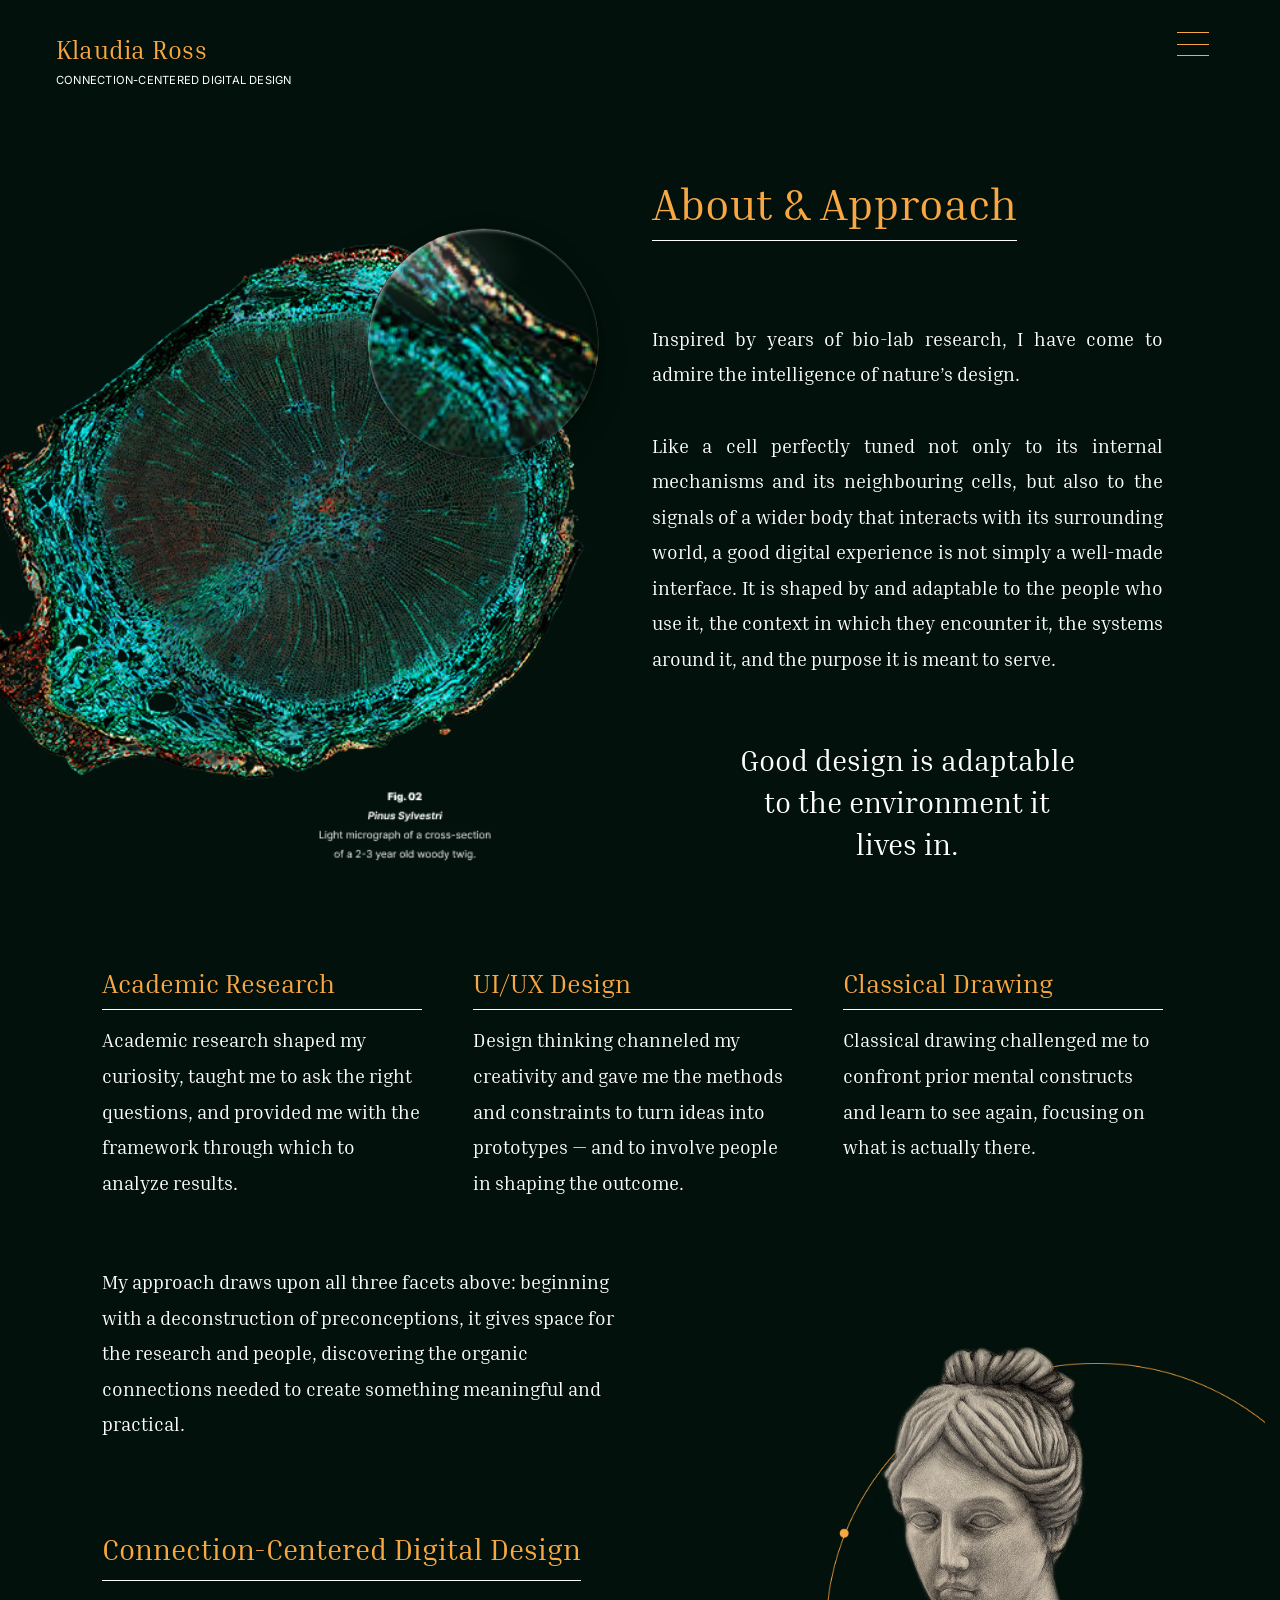
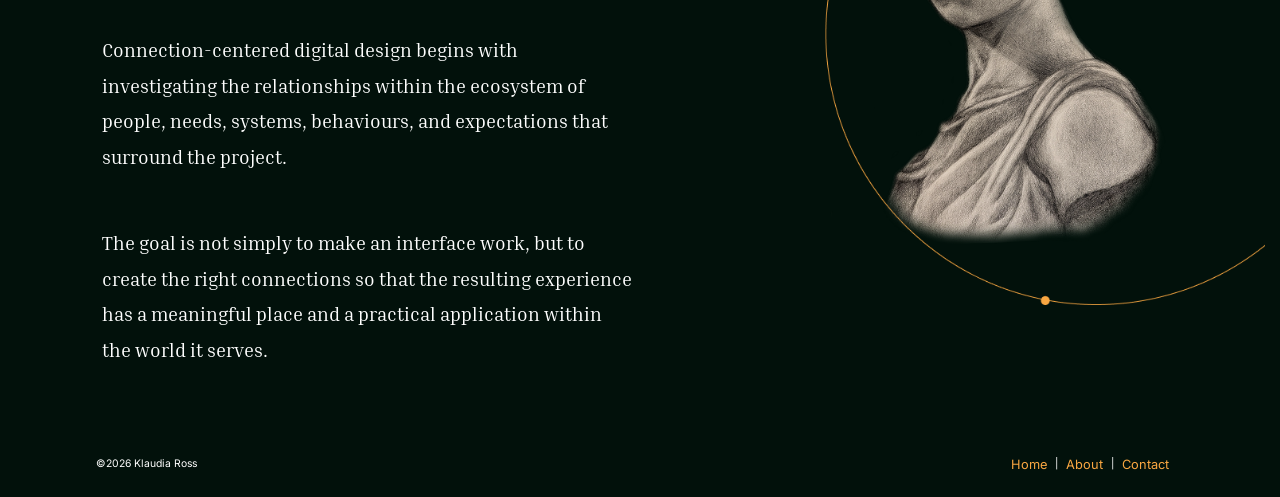
==== commit 0eb3fd26: "Added video on about page" ====
--- a/About.html
+++ b/About.html
@@ -1,194 +1,202 @@
 <!DOCTYPE html>
 <html lang="en">
 
-    <head>
-
-        <meta charset="UTF-8">
-        <meta name="viewport" content="width=device-width, initial-scale=1.0">
-
-        <meta name="description" content="About Klaudia Ross and her connection-centered approach to digital design, informed by academic research, UI/UX design, and classical drawing.">
-
-        <title>About &amp; Approach — Klaudia Ross</title>
-
-        <!-- Styles, 2 separate links to reflect the 2 different designs -->
-        <link rel="stylesheet" href="src/SCSS/style.css">
-        <link rel="stylesheet" href="src/SCSS/projects.css">
-
-        <!-- JavaScript -->
-        <script type="module" src="src/js/main.js"></script>
-
-        <!-- Fonts -->
-        <link rel="preconnect" href="https://fonts.googleapis.com">
-        <link rel="preconnect" href="https://fonts.gstatic.com" crossorigin>
-
-        <!-- All 3 fonts in one link -->
-        <link href="https://fonts.googleapis.com/css2?family=Inter:wght@400;500;600;700&family=Inria+Serif:ital,wght@0,300;0,400;0,700;1,400&family=Cormorant+Garamond:ital,wght@0,400;0,500;0,600;1,400&display=swap" rel="stylesheet">
-
-    </head>
-
-
-    <body class="about-page">
-
-        <div class="page-surface">
-
-
-       <!-- =========================================
-            SITE HEADER
-            ========================================= -->
-
-            <header class="site-header">
-
-                <div class="logo">
-                    <a class="logo_link" href="index.html">
-                        <p class="logo_title">Klaudia Ross</p>
-                        <p class="logo_philosophy">Connection-Centered Digital Design</p>
-                    </a>
-                </div>
-
-                <nav class="site-nav" aria-label="Main navigation">
-
-                    <button class="menu_toggle" type="button" aria-label="Open menu" aria-expanded="false" aria-controls="site-menu">
-                        <span></span>
-                        <span></span>
-                        <span></span>
-                    </button>
-
-                    <div class="menu" id="main-menu" hidden>
-
-                        <a href="index.html">Home</a>
-
-                        <button class="projects-toggle" type="button" aria-expanded="false" aria-controls="project-links">Projects</button>
-
-                        <div class="project_links" id="project-links" hidden>
-                            <a href="Projects/kystnaer.html">Kystnær</a>
-                            <a href="Projects/geografisk-have.html">Geografisk Have</a>
-                            <a href="Projects/carol-christina.html">Carol Christina</a>
-                        </div>
-
-                        <a href="about.html" aria-current="page">About &amp; Approach</a>
-
-                        <!-- Temporary solution, an about.html page will replace that  -->
-                        <a href="mailto:krossofcanada@gmail.com">Contact</a>
-
+<head>
+
+    <meta charset="UTF-8">
+    <meta name="viewport" content="width=device-width, initial-scale=1.0">
+
+    <title>About &amp; Approach — Klaudia Ross</title>
+
+    <meta name="description" content="About Klaudia Ross and her connection-centered approach to digital design, informed by academic research, UI/UX design, and classical drawing.">
+
+    <link rel="icon" type="image/png" href="./favicon.png">
+
+    <!-- Styles, 2 separate links to reflect the 2 different designs -->
+    <link rel="stylesheet" href="src/SCSS/style.css">
+    <link rel="stylesheet" href="src/SCSS/projects.css">
+
+    <!-- JavaScript -->
+    <script type="module" src="src/js/main.js"></script>
+
+    <!-- Fonts -->
+    <link rel="preconnect" href="https://fonts.googleapis.com">
+    <link rel="preconnect" href="https://fonts.gstatic.com" crossorigin>
+
+    <!-- All 3 fonts in one link -->
+    <link href="https://fonts.googleapis.com/css2?family=Inter:wght@400;500;600;700&family=Inria+Serif:ital,wght@0,300;0,400;0,700;1,400&family=Cormorant+Garamond:ital,wght@0,400;0,500;0,600;1,400&display=swap" rel="stylesheet">
+
+</head>
+
+
+<body class="about-page">
+
+    <div class="page-surface">
+
+
+    <!-- =========================================
+        SITE HEADER
+        ========================================= -->
+
+        <header class="site-header">
+
+            <div class="logo">
+                <a class="logo_link" href="index.html">
+                    <p class="logo_title">Klaudia Ross</p>
+                    <p class="logo_philosophy">Connection-Centered Digital Design</p>
+                </a>
+            </div>
+
+            <nav class="site-nav" aria-label="Main navigation">
+
+                <button class="menu_toggle" type="button" aria-label="Open menu" aria-expanded="false" aria-controls="site-menu">
+                    <span></span>
+                    <span></span>
+                    <span></span>
+                </button>
+
+                <div class="menu" id="main-menu" hidden>
+
+                    <a href="index.html">Home</a>
+
+                    <button class="projects-toggle" type="button" aria-expanded="false" aria-controls="project-links">Projects</button>
+
+                    <div class="project_links" id="project-links" hidden>
+                        <a href="Projects/kystnaer.html">Kystnær</a>
+                        <a href="Projects/geografisk-have.html">Geografisk Have</a>
+                        <a href="Projects/carol-christina.html">Carol Christina</a>
                     </div>
 
-                </nav>
-
-            </header>
-
-       <!-- =========================================
-            MAIN GRID
-            ========================================= -->
-
-            <main class="about-main">
-
-                <section class="about-intro" aria-labelledby="about-title">
-
-                    <figure class="about-pine">
-                        <img src="img/About/Pine.png" alt="Light micrograph of a cross-section of a young pine twig, with its figure caption">
-                    </figure>
-
-                    <div class="about-intro__text">
-
-                        <h1 id="about-title">About &amp; Approach</h1>
-                        
-                        <p>Inspired by years of bio-lab research, I have come to admire the intelligence of nature’s design.</p>
-                        
-                        <p>Like a cell perfectly tuned not only to its internal mechanisms and its neighbouring cells, but also to the signals of a wider body that interacts with its surrounding world, a good digital experience is not simply a well-made interface. It is shaped by and adaptable to the people who use it, the context in which they encounter it, the systems around it, and the purpose it is meant to serve.</p>
-                        
-                        <p class="about-intro__thought">Good design is adaptable<br>to the environment it<br>lives in.
-                        </p>
-                    
-                    </div>
-
-                </section>
-
-           <!-- =========================================
-                3 FOUNDATIONS
-                ========================================= -->
-
-                <section class="about-foundations" aria-label="What shapes my approach">
-
-                    <div class="about-foundation">
-                        <h2>Academic Research</h2>
-                        <p>Academic research shaped my curiosity, taught me to ask the right questions, and provided me with the framework through which to analyze results.</p>
-                    </div>
-
-                    <div class="about-foundation">
-                        <h2>UI/UX Design</h2>
-                        <p>Design thinking channeled my creativity and gave me the methods and constraints to turn ideas into prototypes — and to involve people in shaping the outcome.</p>
-                    </div>
-
-                    <div class="about-foundation">
-                        <h2>Classical Drawing</h2>
-                        <p>Classical drawing challenged me to confront prior mental constructs and learn to see again, focusing on what is actually there.</p>
-                    </div>
-
-                </section>
-
-                <section class="about-approach" aria-labelledby="approach-title">
-
-                    <div class="about-approach__copy">
-
-                        <p class="about-approach__lead">My approach draws upon all three facets above: beginning with a deconstruction of preconceptions, it gives space for the research and people, discovering the organic connections needed to create something meaningful and practical.</p>
-                        
-                        <h2 id="approach-title">Connection-Centered Digital Design</h2>
-                        
-                        <p class="about-approach__closing">Connection-centered digital design begins with investigating the relationships within the ecosystem of people, needs, systems, behaviours, and expectations that surround the project.</p>
-                        
-                        <p class="about-approach__closing">The goal is not simply to make an interface work, but to create the right connections so that the resulting experience has a meaningful place and a practical application within the world it serves.</p>
-                    
-                    </div>
-
-                    <div class="about-statue" aria-hidden="true">
-                        <img src="img/About/GreekStatue.png" alt="Drawing of Greek statue by Klaudia Ross">
-                    </div>
-
-                </section>
-
-            </main>
-
-       <!-- =========================================
-            FOOTER
-            ========================================= -->
-
-            <footer class="site-footer">
-
-                <p>©2026 Klaudia Ross</p>
-
-                <nav aria-label="Footer navigation">
-
-                    <a href="index.html">Home</a>
-                    
-                    <span aria-hidden="true">|</span>
-                    
-                    <a href="about.html" aria-current="page">About</a>
-                    
-                    <span aria-hidden="true">|</span>
-                    
+                    <a href="about.html" aria-current="page">About &amp; Approach</a>
+
                     <!-- Temporary solution, an about.html page will replace that  -->
                     <a href="mailto:krossofcanada@gmail.com">Contact</a>
-                
-                </nav>
-
-            </footer>
-
-       <!-- =========================================
-            MAGNIFYING GLASS - sits in body but outside 
-            header, main, and footer to move freely 
-            inside entire body (and .page-surface).
+
+                </div>
+
+            </nav>
+
+        </header>
+
+    <!-- =========================================
+        MAIN GRID
+        ========================================= -->
+
+        <main class="about-main">
+
+            <section class="about-intro" aria-labelledby="about-title">
+
+                <figure class="about-pine">
+                    <img src="img/About/Pine.png" alt="Light micrograph of a cross-section of a young pine twig, with its figure caption">
+                    <!-- A circular video discovered through the magnifying glass -->
+                    <div class="cell-discovery" aria-hidden="true">
+                        <video autoplay muted loop playsinline preload="metadata">
+                            <source src="img/About/PlantCell.mov">
+                        </video>
+                    </div>
+                </figure>
+
+                <div class="about-intro__text">
+
+                    <h1 id="about-title">About &amp; Approach</h1>
+                    
+                    <p>Inspired by years of bio-lab research, I have come to admire the intelligence of nature’s design.</p>
+                    
+                    <p>Like a cell perfectly tuned not only to its internal mechanisms and its neighbouring cells, but also to the signals of a wider body that interacts with its surrounding world, a good digital experience is not simply a well-made interface. It is shaped by and adaptable to the people who use it, the context in which they encounter it, the systems around it, and the purpose it is meant to serve.</p>
+                    
+                    <p class="about-intro__thought">Good design is adaptable<br>to the environment it<br>lives in.
+                    </p>
+                
+                </div>
+
+            </section>
+
+        <!-- =========================================
+            3 FOUNDATIONS
             ========================================= -->
 
-            <div class="magnifier" aria-hidden="true">
-
-                <div class="magnifier_lens"></div>
-                
-                <img class="magnifier_visual" src="img/Main/MagnifyingGlass.svg" alt="">
+            <section class="about-foundations" aria-label="What shapes my approach">
+
+                <div class="about-foundation">
+                    <h2>Academic Research</h2>
+                    <p>Academic research shaped my curiosity, taught me to ask the right questions, and provided me with the framework through which to analyze results.</p>
+                </div>
+
+                <div class="about-foundation">
+                    <h2>UI/UX Design</h2>
+                    <p>Design thinking channeled my creativity and gave me the methods and constraints to turn ideas into prototypes — and to involve people in shaping the outcome.</p>
+                </div>
+
+                <div class="about-foundation">
+                    <h2>Classical Drawing</h2>
+                    <p>Classical drawing challenged me to confront prior mental constructs and learn to see again, focusing on what is actually there.</p>
+                </div>
+
+            </section>
+
+            <section class="about-approach" aria-labelledby="approach-title">
+
+                <div class="about-approach__copy">
+
+                    <p class="about-approach__lead">My approach draws upon all three facets above: beginning with a deconstruction of preconceptions, it gives space for the research and people, discovering the organic connections needed to create something meaningful and practical.</p>
+                    
+                    <h2 id="approach-title">Connection-Centered Digital Design</h2>
+                    
+                    <p class="about-approach__closing">Connection-centered digital design begins with investigating the relationships within the ecosystem of people, needs, systems, behaviours, and expectations that surround the project.</p>
+                    
+                    <p class="about-approach__closing">The goal is not simply to make an interface work, but to create the right connections so that the resulting experience has a meaningful place and a practical application within the world it serves.</p>
+                
+                </div>
+
+                <div class="about-statue" aria-hidden="true">
+                    <img src="img/About/GreekStatue.png" alt="Drawing of Greek statue by Klaudia Ross">
+                </div>
+
+            </section>
+
+        </main>
+
+    <!-- =========================================
+        FOOTER
+        ========================================= -->
+
+        <footer class="site-footer">
+
+            <p>©2026 Klaudia Ross</p>
+
+            <nav aria-label="Footer navigation">
+
+                <a href="index.html">Home</a>
+                
+                <span aria-hidden="true">|</span>
+                
+                <a href="about.html" aria-current="page">About</a>
+                
+                <span aria-hidden="true">|</span>
+                
+                <!-- Temporary solution, an about.html page will replace that  -->
+                <a href="mailto:krossofcanada@gmail.com">Contact</a>
             
-            </div>
-
+            </nav>
+
+        </footer>
+
+    <!-- =========================================
+        MAGNIFYING GLASS - sits in body but outside 
+        header, main, and footer to move freely 
+        inside entire body (and .page-surface).
+        ========================================= -->
+
+        <div class="magnifier" aria-hidden="true">
+
+            <div class="magnifier_lens"></div>
+            
+            <img class="magnifier_visual" src="img/Main/MagnifyingGlass.svg" alt="">
+        
         </div>
 
-    </body>
+    </div>
+
+</body>
 
 </html>
--- a/src/SCSS/style.css
+++ b/src/SCSS/style.css
@@ -1,4 +1,4 @@
-/* I wanted the way I wrote the code to reflect the way I work with design: as a set of layers with a relationship to each other within a set scene. In Figma, I can create a group and adjust the layers inside of it while also ordering groups in layers of their own. I tried to bring that same thinking into CSS with parent elements within index groups and positioning fx. The main index-groups can be seen in _variables.scss.
+/* I wanted the way I wrote the code to reflect the way I work with design: as a set of layers with a relationship to each other within a set scene. In Figma, I can create a group and adjust the layers inside of it while also ordering groups in layers of their own. I tried to bring that same thinking into CSS. The main layered index-groups can be seen in _variables.scss.
 
 I used functions such as clamp() where an element could grow or shrink smoothly with the browser window. This let me define its behaviour in one place, instead of adding several media queries to change its size in steps. When a smooth adjustment was not enough and the layout needed to change, I put the media query next to the styles it affected. Clear headings make it easier to find and understand each part of the code.
 
@@ -155,7 +155,8 @@
   }
 }
 @media (prefers-reduced-motion: reduce) {
-  .menu {
+  .menu,
+  .project_links {
     animation: none;
   }
 }
@@ -186,7 +187,8 @@
 .menu > a:not(:first-child)::before {
   content: "";
   display: block;
-  width: clamp(7rem, 20vw, 13rem);
+  width: 13rem;
+  max-width: 100%;
   height: 1px;
   margin-bottom: clamp(1.5rem, 3vh, 2.5rem);
   background-color: #ffffff;
@@ -198,6 +200,7 @@
   align-items: flex-start;
   gap: clamp(1.25rem, 3vh, 2.5rem);
   padding: 0 0 clamp(1rem, 3vh, 2rem) clamp(1.5rem, 8vw, 5rem);
+  animation: menu-slide-in 500ms ease-out both;
 }
 
 .project_links a,
@@ -210,7 +213,8 @@
 
 @media (max-width: 890px) {
   .menu {
-    padding-top: 7rem;
+    padding-top: 2rem;
+    width: min(17rem, 100vw - 2rem);
   }
 }
 .scene {
@@ -594,8 +598,8 @@
 
 .water-drop--one {
   width: clamp(1rem, 2.5vw, 2rem);
-  left: clamp(5%, 12vw, 12%);
-  top: 78%;
+  left: clamp(5%, 12vw, 8%);
+  top: 88%;
 }
 
 .water-drop--two {
@@ -926,7 +930,7 @@
 }
 
 .about-page .magnifier::after {
-  content: "Drag to explore";
+  content: "Drag to explore and find the video";
 }
 
 .magnifier--hint::before {
@@ -966,12 +970,14 @@
   padding: clamp(9rem, 14vw, 12rem) clamp(1.5rem, 8vw, 7rem) 4rem;
 }
 .about-page .about-intro {
+  position: relative;
   display: grid;
   grid-template-columns: minmax(0, 0.95fr) minmax(0, 1fr);
   align-items: start;
   gap: clamp(2rem, 5vw, 6rem);
 }
 .about-page .about-pine {
+  position: relative;
   min-width: 0;
   margin-left: calc(-1 * clamp(1.5rem, 8vw, 7rem));
   padding-top: 1.5rem;
@@ -981,6 +987,31 @@
   width: 100%;
   max-width: none;
   height: auto;
+}
+.about-page .cell-discovery {
+  display: none;
+  position: absolute;
+  top: 35%;
+  left: 55%;
+  transform: translate(-50%, -50%);
+  z-index: 5;
+  width: clamp(5rem, 10vw, 8rem);
+  aspect-ratio: 1;
+  border-radius: 50%;
+  overflow: hidden;
+  pointer-events: none;
+}
+.about-page .cell-discovery video {
+  display: block;
+  width: 100%;
+  height: 100%;
+  -o-object-fit: cover;
+     object-fit: cover;
+  -o-object-position: center;
+     object-position: center;
+}
+.about-page .magnified-scene .cell-discovery {
+  display: block;
 }
 .about-page .about-intro__text h1 {
   width: -moz-fit-content;
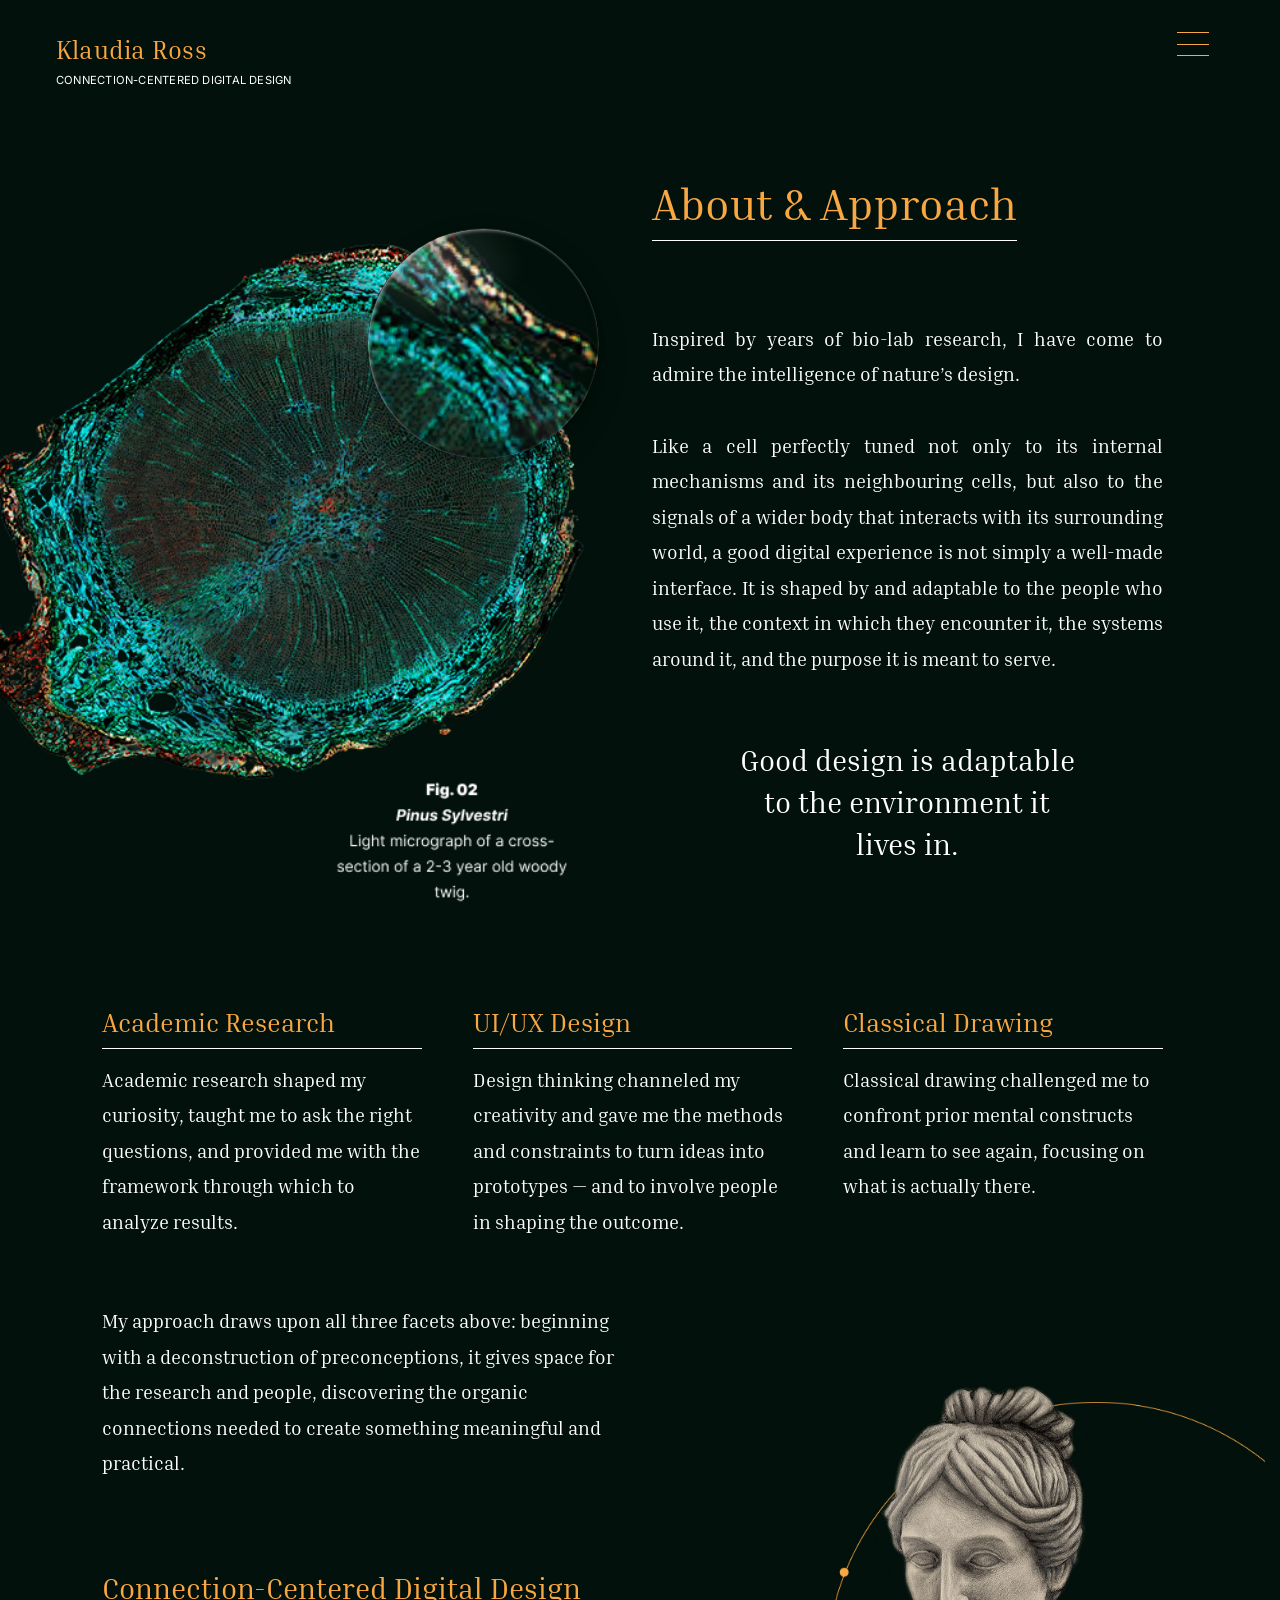
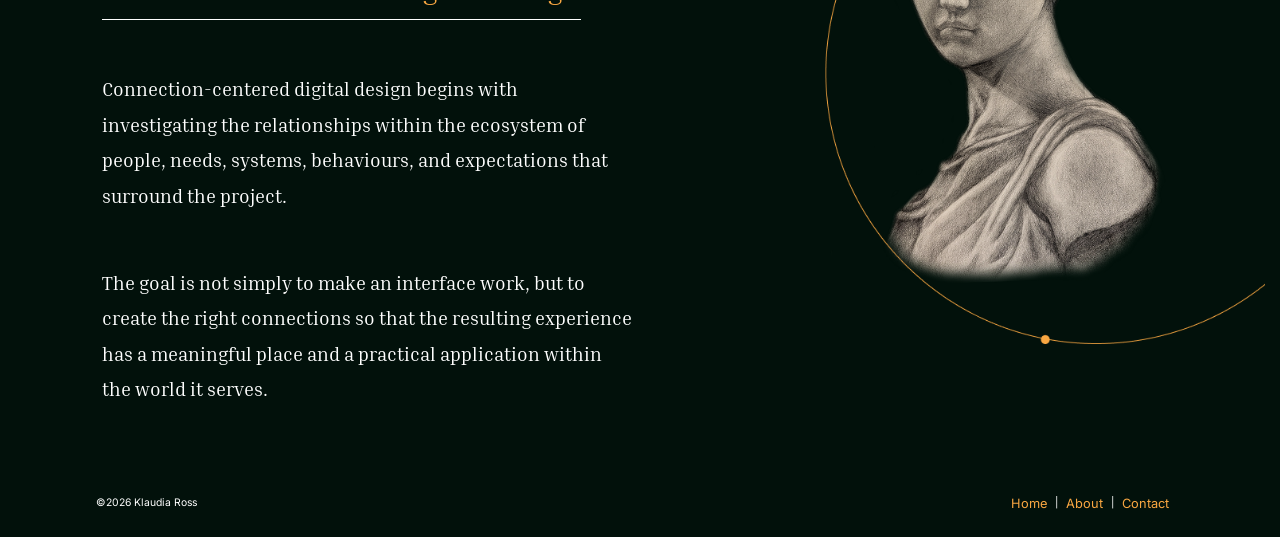
==== commit 20aa8c48: "Finetuning" ====
--- a/About.html
+++ b/About.html
@@ -91,7 +91,7 @@
                     <!-- A circular video discovered through the magnifying glass -->
                     <div class="cell-discovery" aria-hidden="true">
                         <video autoplay muted loop playsinline preload="metadata">
-                            <source src="img/About/PlantCell.mov">
+                            <source src="img/About/PlantCell.mp4">
                         </video>
                     </div>
                 </figure>
--- a/src/SCSS/style.css
+++ b/src/SCSS/style.css
@@ -121,6 +121,16 @@
   transform: rotate(-45deg);
 }
 
+@media (max-width: 750px) {
+  .menu_toggle {
+    width: 1.75rem;
+    height: 1.3125rem;
+  }
+  .menu_toggle[aria-expanded=true] {
+    width: 2.1875rem;
+    height: 2.1875rem;
+  }
+}
 .menu[hidden],
 .project_links[hidden] {
   display: none;
@@ -141,25 +151,8 @@
   overflow-y: auto;
   border-radius: 1.5rem;
   background-color: rgba(7, 23, 17, 0.94);
-  animation: menu-slide-in 500ms ease-out both;
-}
-
-@keyframes menu-slide-in {
-  from {
-    opacity: 0;
-    transform: translateY(-0.75rem);
-  }
-  to {
-    opacity: 1;
-    transform: translateY(0);
-  }
-}
-@media (prefers-reduced-motion: reduce) {
-  .menu,
-  .project_links {
-    animation: none;
-  }
-}
+}
+
 .menu > a,
 .projects-toggle {
   color: #F9A742;
@@ -195,12 +188,13 @@
 }
 
 .project_links {
+  overflow: hidden;
+  flex-shrink: 0;
   display: flex;
   flex-direction: column;
   align-items: flex-start;
   gap: clamp(1.25rem, 3vh, 2.5rem);
   padding: 0 0 clamp(1rem, 3vh, 2rem) clamp(1.5rem, 8vw, 5rem);
-  animation: menu-slide-in 500ms ease-out both;
 }
 
 .project_links a,
@@ -913,9 +907,11 @@
   top: calc(100% + 0.75rem);
   left: 50%;
   z-index: 6;
-  width: -moz-max-content;
-  width: max-content;
+  width: 11rem;
   max-width: 80vw;
+  text-align: center;
+  white-space: normal;
+  text-wrap: balance;
   transform: translateX(-50%);
   pointer-events: none;
   opacity: 0;
@@ -930,7 +926,7 @@
 }
 
 .about-page .magnifier::after {
-  content: "Drag to explore and find the video";
+  content: "Drag to explore and find the hidden video";
 }
 
 .magnifier--hint::before {
@@ -1215,4 +1211,4 @@
     width: clamp(6rem, 24vw, 9rem);
     transform: none;
   }
-}/*# sourceMappingURL=style.css.map */+}/*# sourceMappingURL=style.css.map */
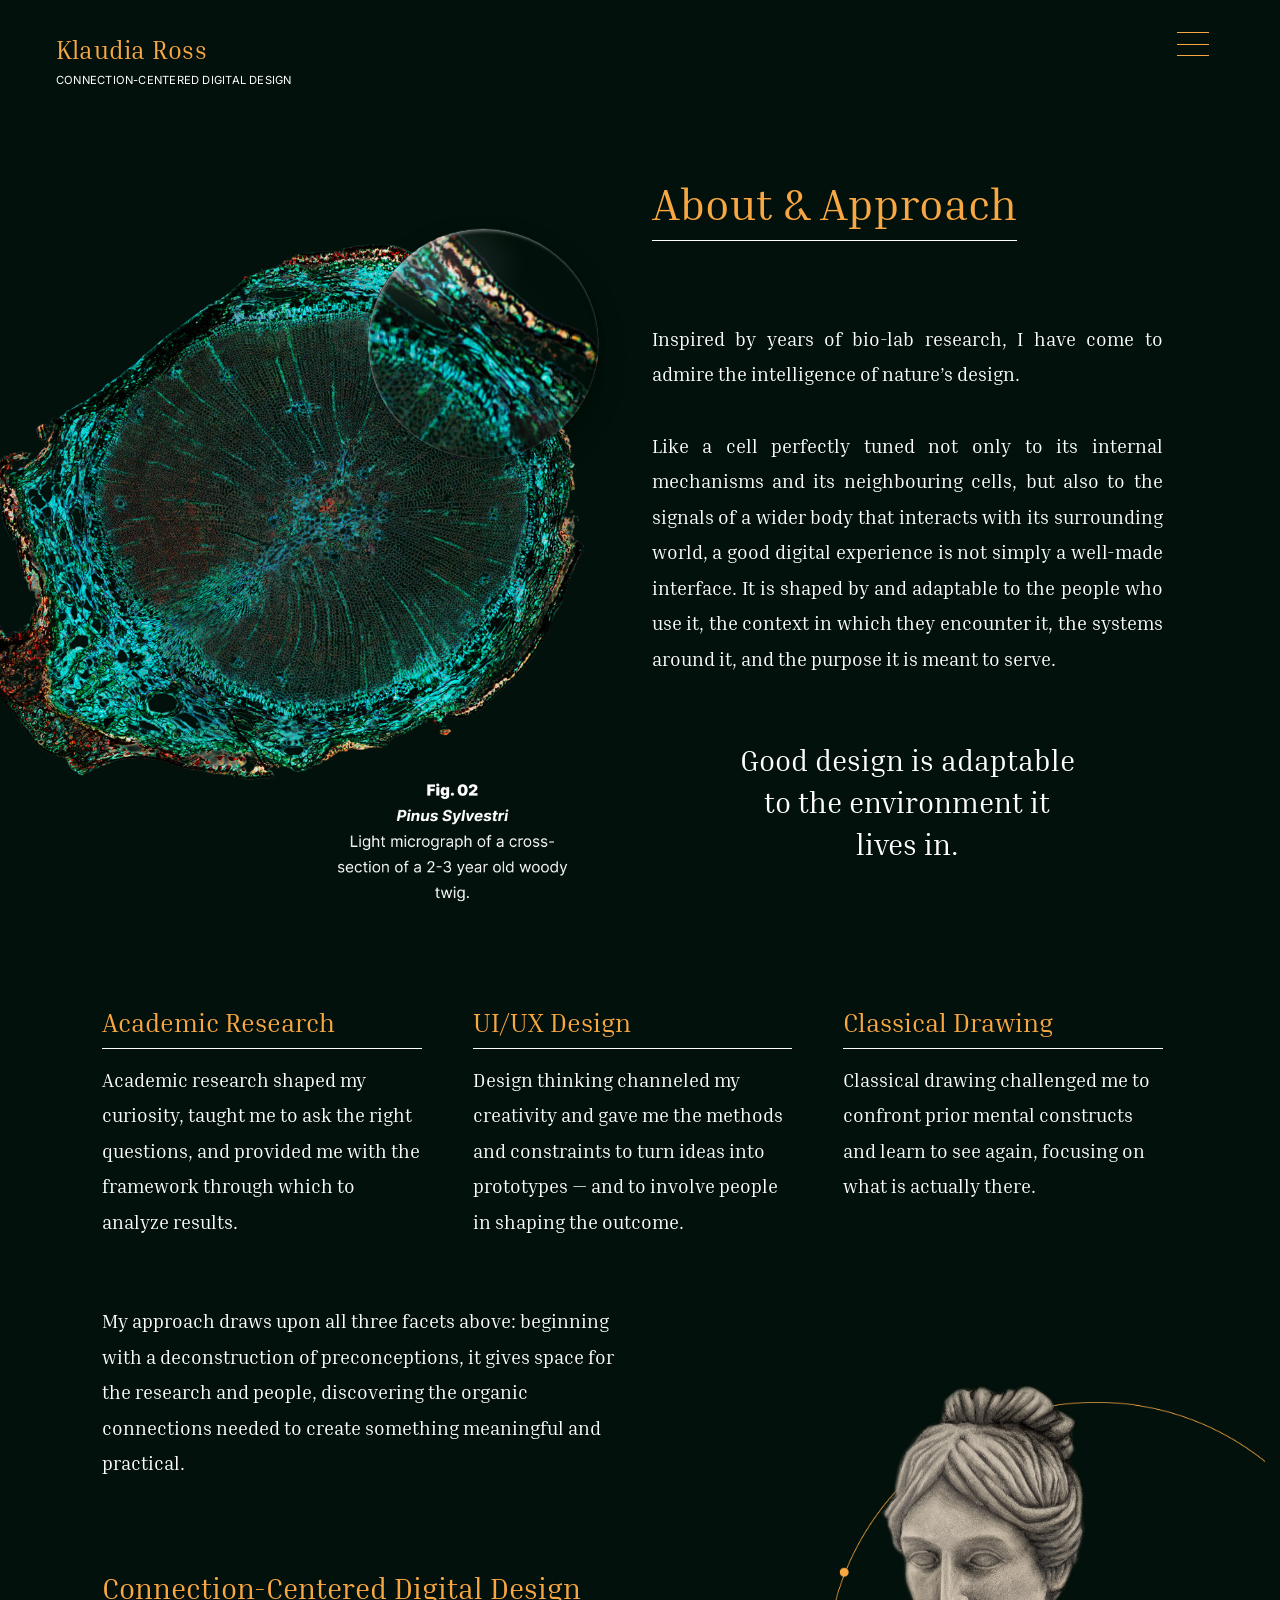
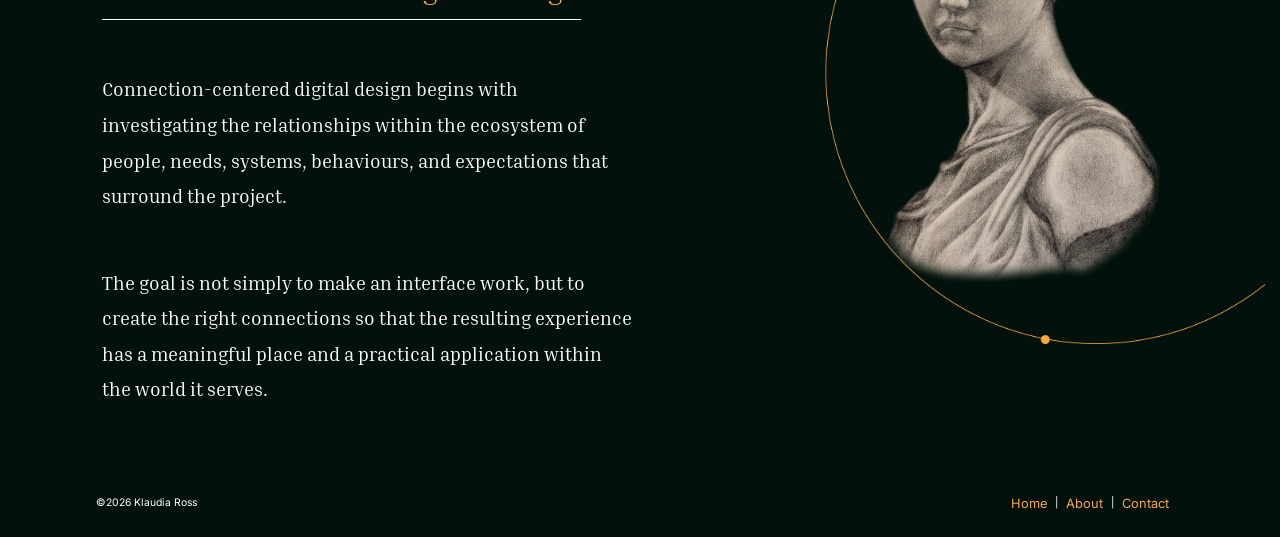
==== commit 42b1ae53: "All images optimized for web" ====
--- a/About.html
+++ b/About.html
@@ -87,7 +87,7 @@
             <section class="about-intro" aria-labelledby="about-title">
 
                 <figure class="about-pine">
-                    <img src="img/About/Pine.png" alt="Light micrograph of a cross-section of a young pine twig, with its figure caption">
+                    <img src="img/About/Pine.webp" alt="Light micrograph of a cross-section of a young pine twig, with its figure caption">
                     <!-- A circular video discovered through the magnifying glass -->
                     <div class="cell-discovery" aria-hidden="true">
                         <video autoplay muted loop playsinline preload="metadata">
@@ -149,7 +149,7 @@
                 </div>
 
                 <div class="about-statue" aria-hidden="true">
-                    <img src="img/About/GreekStatue.png" alt="Drawing of Greek statue by Klaudia Ross">
+                    <img src="img/About/GreekStatue.webp" alt="Drawing of Greek statue by Klaudia Ross">
                 </div>
 
             </section>
--- a/src/SCSS/style.css
+++ b/src/SCSS/style.css
@@ -610,7 +610,7 @@
     width: min(100% - 2rem, 36rem);
     margin: 3rem auto 4rem;
     padding-block: 5rem;
-    background-image: url("../../img/Projects/paper.jpg");
+    background-image: url("../../img/Projects/paper.webp");
     background-size: cover;
     background-position: center;
     background-repeat: no-repeat;
@@ -1211,4 +1211,4 @@
     width: clamp(6rem, 24vw, 9rem);
     transform: none;
   }
-}/*# sourceMappingURL=style.css.map */
+}/*# sourceMappingURL=style.css.map */
--- a/src/SCSS/projects.css
+++ b/src/SCSS/projects.css
@@ -25,7 +25,7 @@
     margin: 0 auto;
     padding: clamp(4.5rem, 10vw, 11rem) clamp(1.5rem, 7vw, 7.5rem) clamp(2rem, 5vw, 5rem);
     color: #25271f;
-    background: #f6f3eb url("../../img/Projects/paper.jpg") center top / cover;
+    background: #f6f3eb url("../../img/Projects/paper.webp") center top / cover;
     box-shadow: 0 1.5rem 5rem rgb(0 0 0 / 30%);
     font-family: "Inria Serif", serif;
     font-size: clamp(1rem, 1.6vw, 1.3rem);
@@ -184,7 +184,7 @@
 }
 
 .project-dialog::backdrop { background: rgb(1 10 6 / 72%); backdrop-filter: blur(3px); }
-.project-dialog__paper { position: relative; width: min(100%, 68rem); min-height: 12rem; margin: 0 auto; background: #f6f3eb url("../../img/Projects/paper.jpg") center top / cover; box-shadow: 0 1.5rem 5rem rgb(0 0 0 / 30%); }
+.project-dialog__paper { position: relative; width: min(100%, 68rem); min-height: 12rem; margin: 0 auto; background: #f6f3eb url("../../img/Projects/paper.webp") center top / cover; box-shadow: 0 1.5rem 5rem rgb(0 0 0 / 30%); }
 .project-dialog[open] .project-dialog__paper { animation: project-arrive 240ms ease-out; }
 .project-dialog .showcase { box-shadow: none; }
 .project-dialog .showcase__back { display: none; }
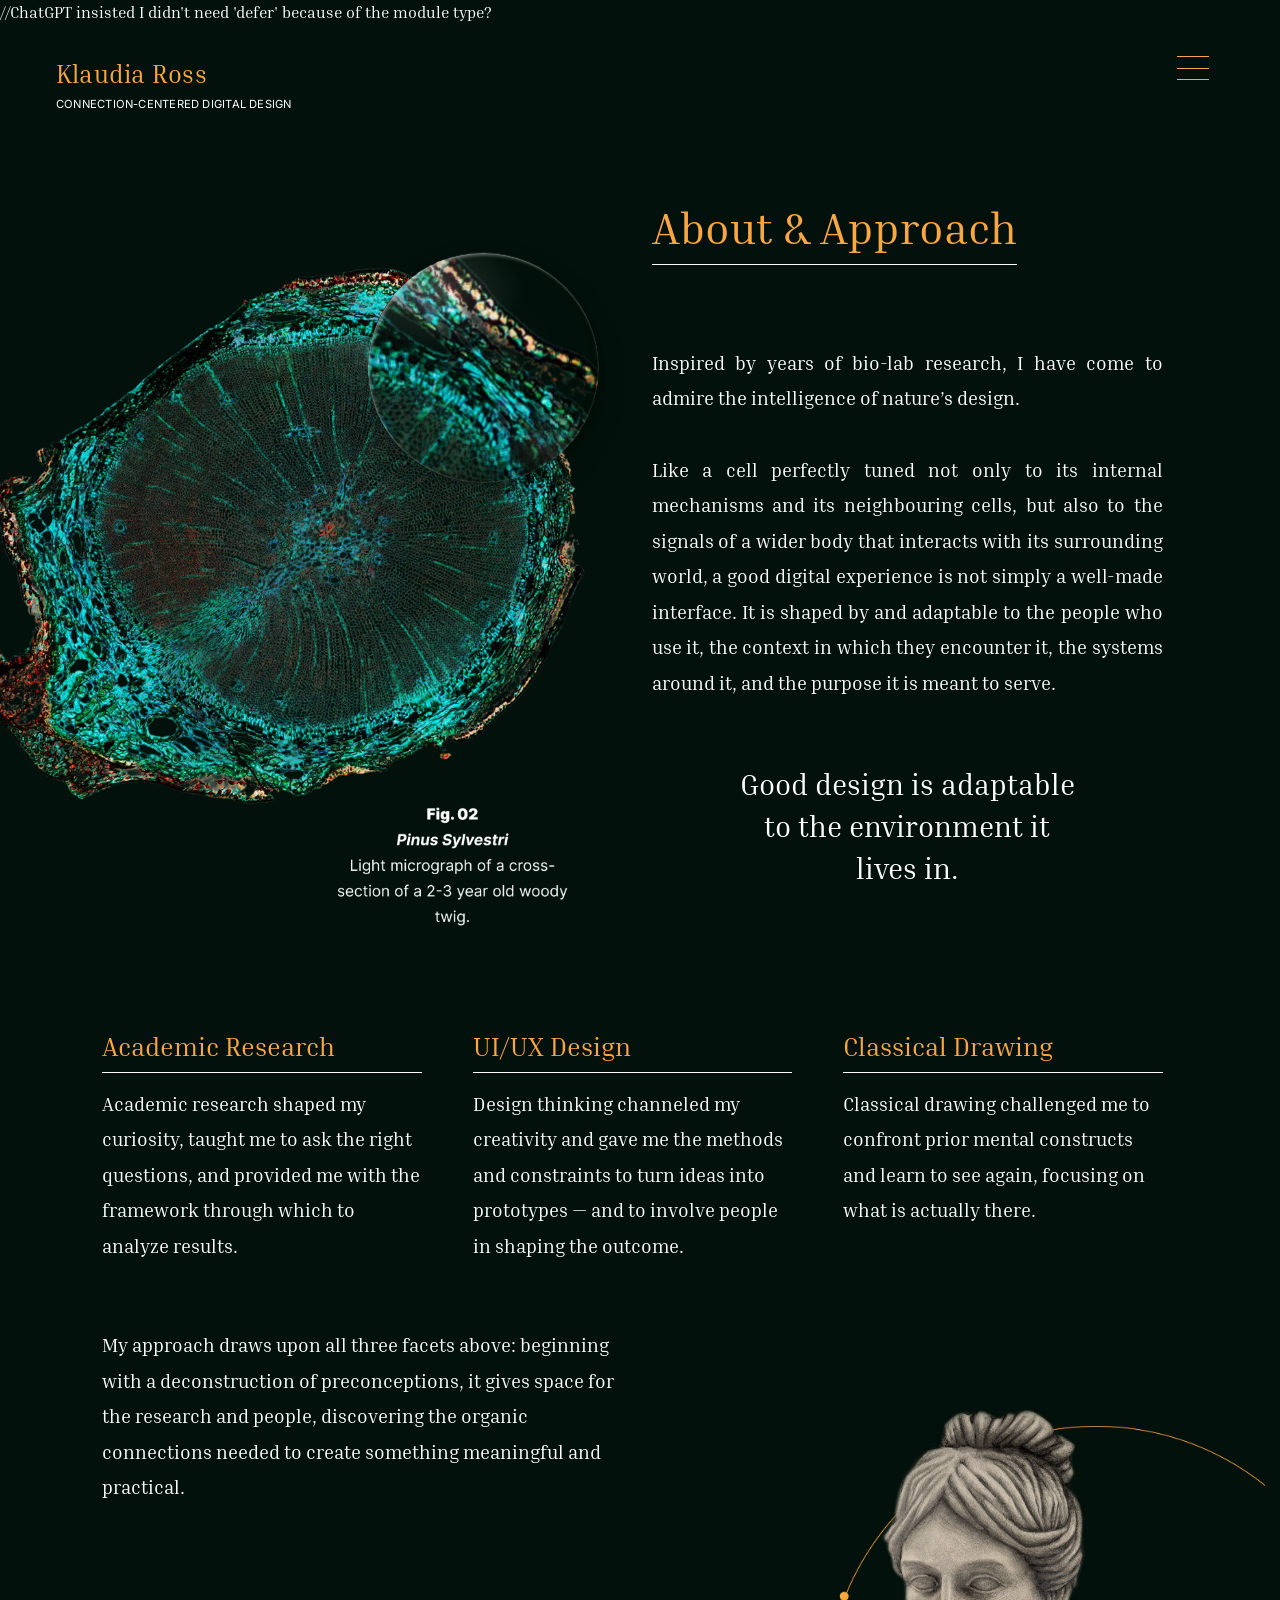
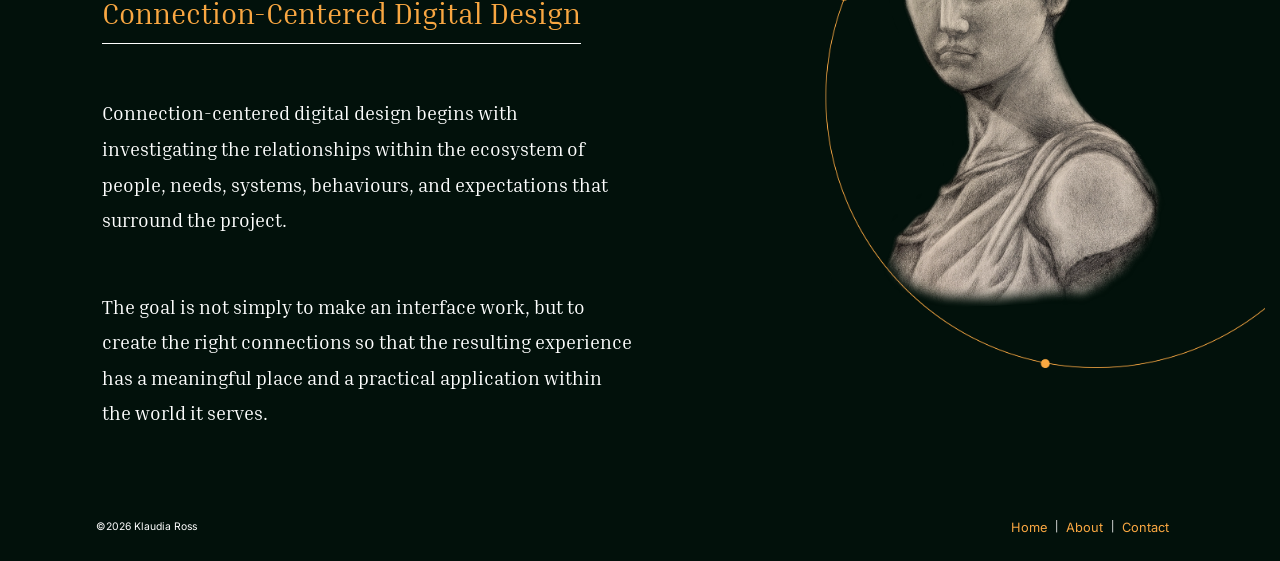
==== commit ff0ba28d: "OOP comments added" ====
--- a/About.html
+++ b/About.html
@@ -10,14 +10,14 @@
 
     <meta name="description" content="About Klaudia Ross and her connection-centered approach to digital design, informed by academic research, UI/UX design, and classical drawing.">
 
-    <link rel="icon" type="image/png" href="./favicon.png">
+    <link rel="icon" type="image/webp" href="./favicon.webp">
 
     <!-- Styles, 2 separate links to reflect the 2 different designs -->
     <link rel="stylesheet" href="src/SCSS/style.css">
     <link rel="stylesheet" href="src/SCSS/projects.css">
 
     <!-- JavaScript -->
-    <script type="module" src="src/js/main.js"></script>
+    <script type="module" src="src/js/main.js"></script> //ChatGPT insisted I didn't need 'defer' because of the module type?
 
     <!-- Fonts -->
     <link rel="preconnect" href="https://fonts.googleapis.com">
@@ -87,7 +87,7 @@
             <section class="about-intro" aria-labelledby="about-title">
 
                 <figure class="about-pine">
-                    <img src="img/About/Pine.webp" alt="Light micrograph of a cross-section of a young pine twig, with its figure caption">
+                    <img src="img/About/Pine.avif" alt="Light micrograph of a cross-section of a young pine twig, with its figure caption">
                     <!-- A circular video discovered through the magnifying glass -->
                     <div class="cell-discovery" aria-hidden="true">
                         <video autoplay muted loop playsinline preload="metadata">
